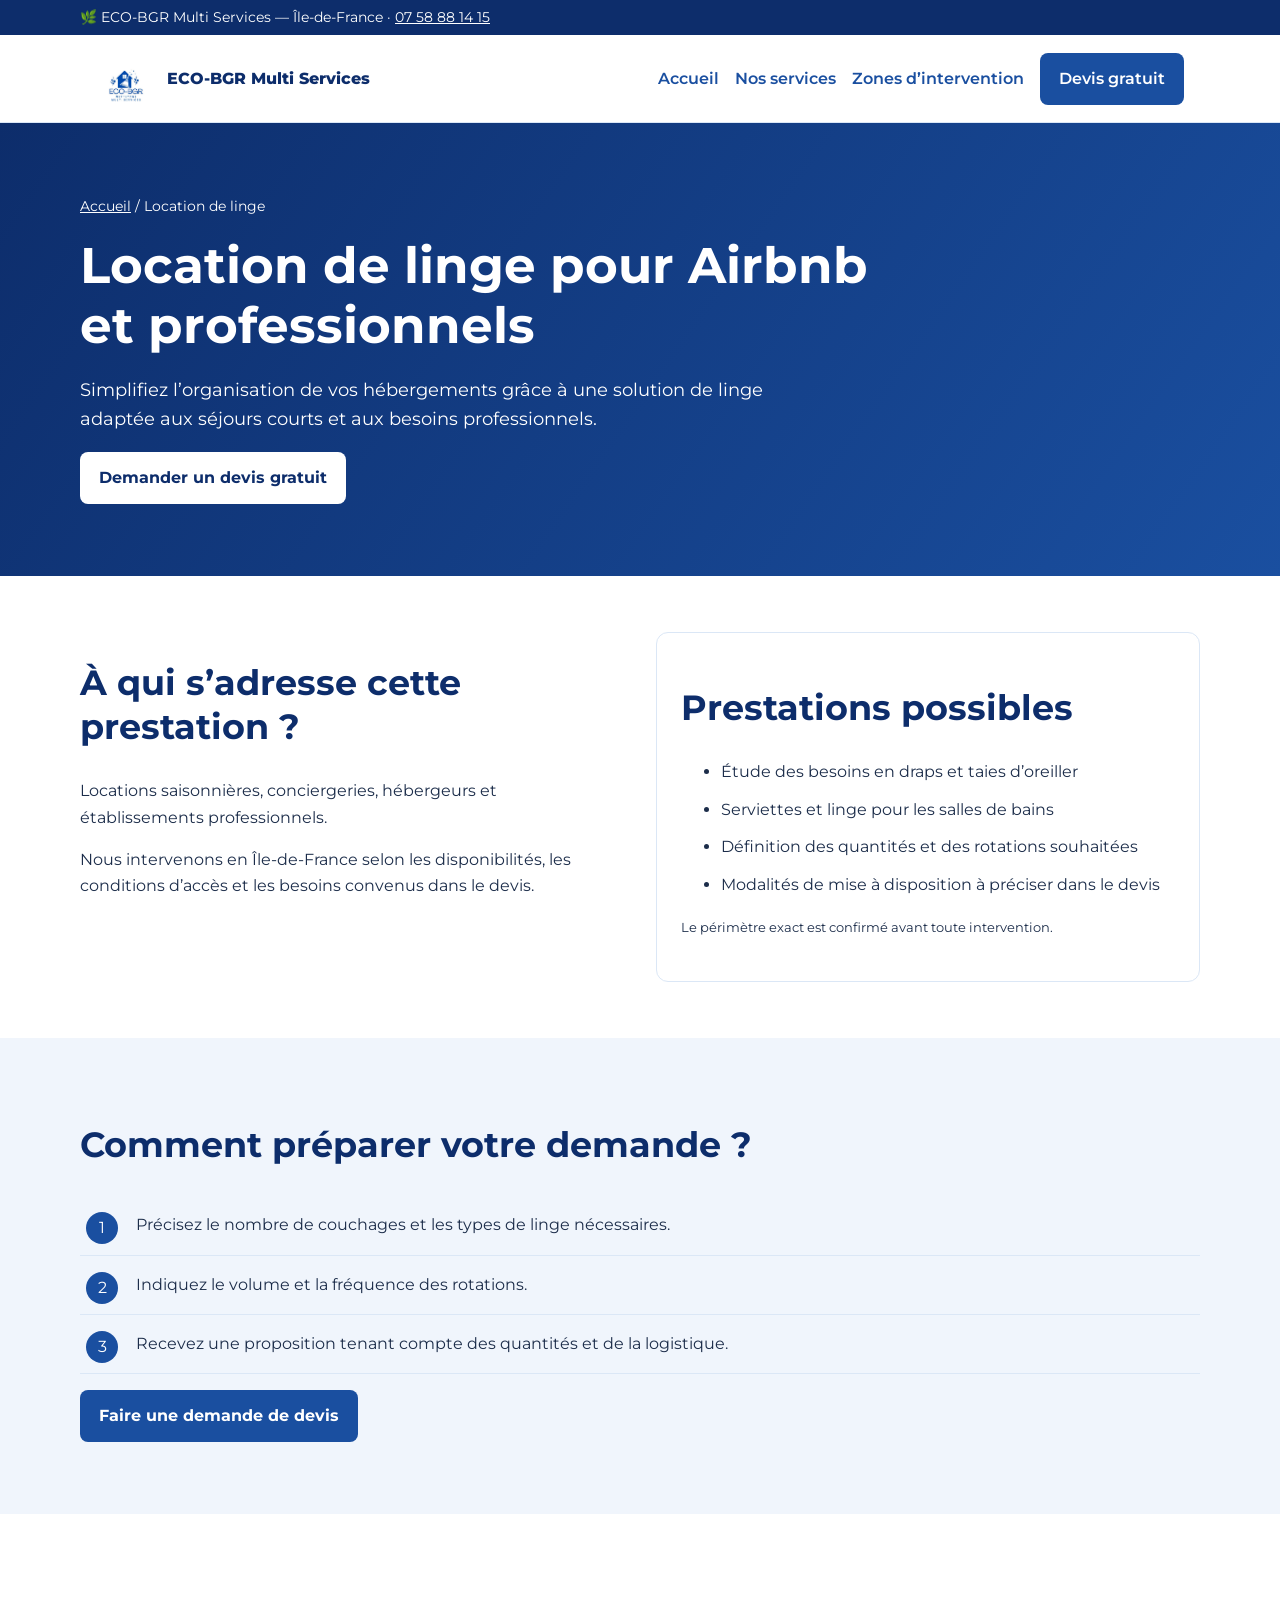
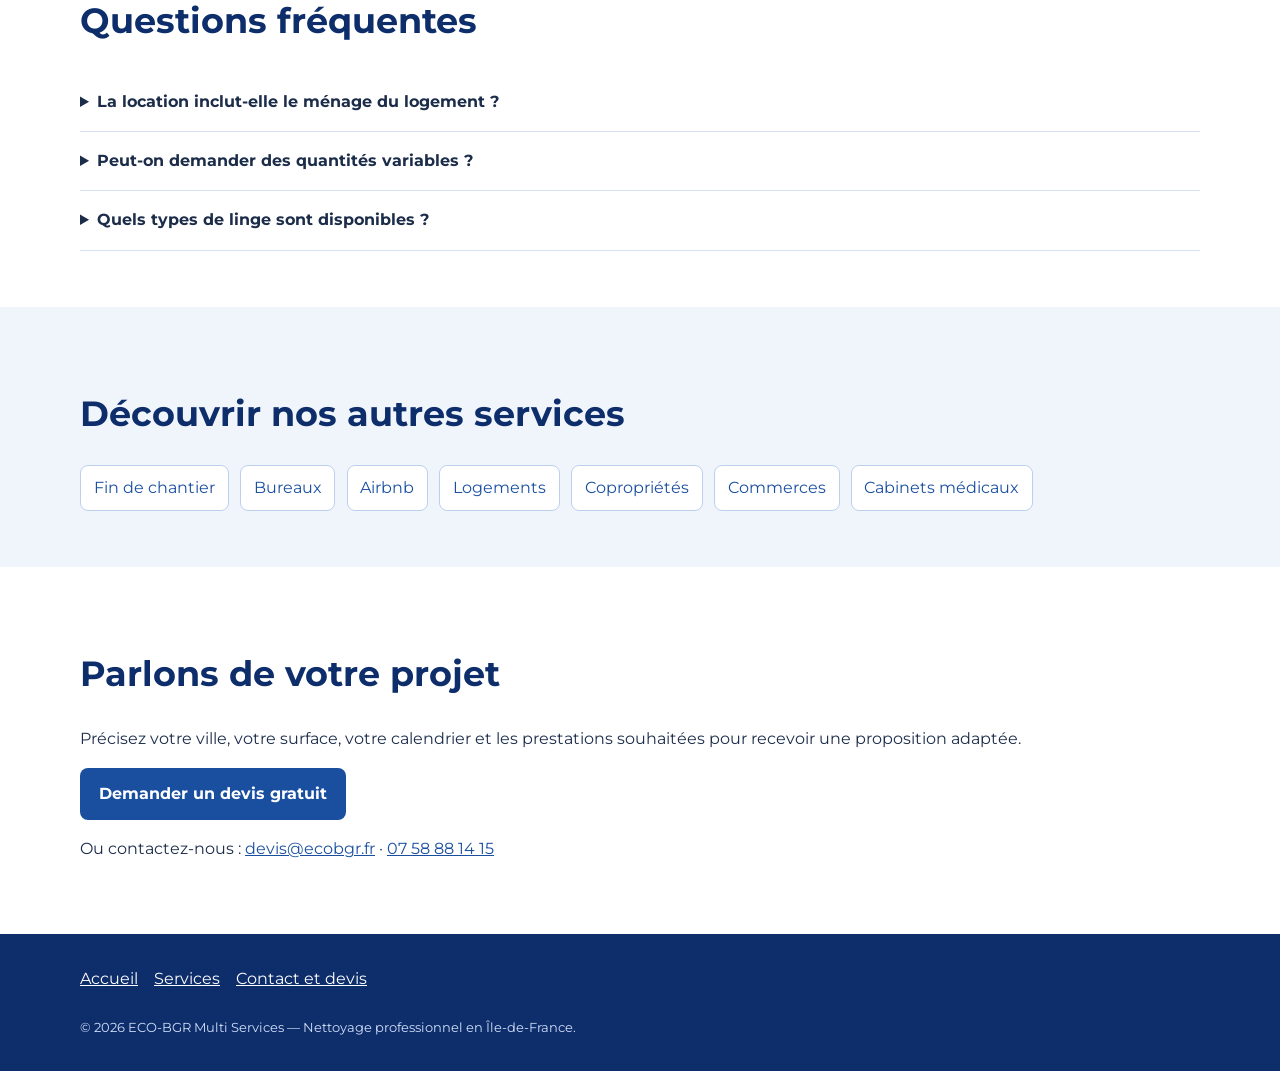
==== services/location-linge/index.html @ 394f3e47 "SEO: add services/location-linge/index.html" ====
<!doctype html>
<html lang="fr"><head>
<meta charset="utf-8"><meta name="viewport" content="width=device-width,initial-scale=1">
<title>Location de linge pour Airbnb et professionnels | ECO-BGR</title><meta name="description" content="Simplifiez l’organisation de vos hébergements grâce à une solution de linge adaptée aux séjours courts et aux besoins professionnels. Devis gratuit pour une intervention en Île-de-France.">
<meta name="robots" content="index,follow"><link rel="canonical" href="https://ecobgr.fr/services/location-linge/">
<meta property="og:type" content="website"><meta property="og:locale" content="fr_FR"><meta property="og:title" content="Location de linge pour Airbnb et professionnels | ECO-BGR"><meta property="og:description" content="Simplifiez l’organisation de vos hébergements grâce à une solution de linge adaptée aux séjours courts et aux besoins professionnels. Devis gratuit pour une intervention en Île-de-France."><meta property="og:url" content="https://ecobgr.fr/services/location-linge/"><meta property="og:image" content="https://ecobgr.fr/logo.jpeg">
<meta name="twitter:card" content="summary">
<meta name="google-site-verification" content="yj0qRZgmsJh8ZFGZmru42TCmHGSxd94W1-dQCsKb7bg">
<link rel="icon" href="/favicon.ico"><link rel="preconnect" href="https://fonts.googleapis.com"><link rel="preconnect" href="https://fonts.gstatic.com" crossorigin><link href="https://fonts.googleapis.com/css2?family=Montserrat:wght@400;600;700;800&display=swap" rel="stylesheet"><link rel="stylesheet" href="/assets/service-pages.css">
<script type="application/ld+json">{"@context":"https://schema.org","@graph":[{"@type":"Service","name":"Location de linge pour Airbnb et professionnels","description":"Simplifiez l’organisation de vos hébergements grâce à une solution de linge adaptée aux séjours courts et aux besoins professionnels.","serviceType":"Location de linge","areaServed":{"@type":"AdministrativeArea","name":"Île-de-France"},"provider":{"@type":"Organization","name":"ECO-BGR Multi Services","url":"https://ecobgr.fr/"}},{"@type":"BreadcrumbList","itemListElement":[{"@type":"ListItem","position":1,"name":"Accueil","item":"https://ecobgr.fr/"},{"@type":"ListItem","position":2,"name":"Location de linge","item":"https://ecobgr.fr/services/location-linge/"}]}]}</script>
</head><body>
<a class="skip" href="#contenu">Aller au contenu</a>
<div class="top">🌿 ECO-BGR Multi Services — Île-de-France · <a href="tel:+33758881415">07 58 88 14 15</a></div>
<header class="header"><div class="nav"><a class="brand" href="/"><img src="/logo.jpeg" alt="" width="60" height="60">ECO-BGR Multi Services</a><nav class="navlinks" aria-label="Navigation principale"><a href="/">Accueil</a><a href="/#nos-services">Nos services</a><a href="/#zones">Zones d’intervention</a><a class="cta" href="/#devis">Devis gratuit</a></nav></div></header>
<main id="contenu"><section class="hero"><div class="wrap"><div class="crumb"><a href="/">Accueil</a> / Location de linge</div><h1>Location de linge pour Airbnb et professionnels</h1><p>Simplifiez l’organisation de vos hébergements grâce à une solution de linge adaptée aux séjours courts et aux besoins professionnels.</p><a class="cta" href="/#devis">Demander un devis gratuit</a></div></section>
<section class="section"><div class="wrap cols"><div><h2>À qui s’adresse cette prestation ?</h2><p>Locations saisonnières, conciergeries, hébergeurs et établissements professionnels.</p><p>Nous intervenons en Île-de-France selon les disponibilités, les conditions d’accès et les besoins convenus dans le devis.</p></div><div class="panel"><h2>Prestations possibles</h2><ul><li>Étude des besoins en draps et taies d’oreiller</li><li>Serviettes et linge pour les salles de bains</li><li>Définition des quantités et des rotations souhaitées</li><li>Modalités de mise à disposition à préciser dans le devis</li></ul><p><small>Le périmètre exact est confirmé avant toute intervention.</small></p></div></div></section>
<section class="section alt"><div class="wrap"><h2>Comment préparer votre demande ?</h2><ol class="steps"><li>Précisez le nombre de couchages et les types de linge nécessaires.</li><li>Indiquez le volume et la fréquence des rotations.</li><li>Recevez une proposition tenant compte des quantités et de la logistique.</li></ol><p><a class="cta" href="/#devis">Faire une demande de devis</a></p></div></section>
<section class="section"><div class="wrap"><h2>Questions fréquentes</h2><div class="faq"><details><summary>La location inclut-elle le ménage du logement ?</summary><p>Le ménage et le linge sont deux prestations pouvant être demandées ensemble : chaque périmètre doit être précisé.</p></details><details><summary>Peut-on demander des quantités variables ?</summary><p>Décrivez vos variations de réservations afin d’étudier une organisation adaptée.</p></details><details><summary>Quels types de linge sont disponibles ?</summary><p>Le catalogue présenté couvre notamment draps, serviettes et taies ; les disponibilités exactes sont à confirmer au devis.</p></details></div></div></section>
<section class="section alt"><div class="wrap"><h2>Découvrir nos autres services</h2><div class="service-links"><a href="/services/nettoyage-fin-chantier/">Fin de chantier</a><a href="/services/nettoyage-bureaux/">Bureaux</a><a href="/services/nettoyage-airbnb/">Airbnb</a><a href="/services/nettoyage-residentiel/">Logements</a><a href="/services/nettoyage-coproprietes/">Copropriétés</a><a href="/services/nettoyage-commerces/">Commerces</a><a href="/services/nettoyage-cabinets-medicaux/">Cabinets médicaux</a></div></div></section>
<section class="section"><div class="wrap"><h2>Parlons de votre projet</h2><p>Précisez votre ville, votre surface, votre calendrier et les prestations souhaitées pour recevoir une proposition adaptée.</p><a class="cta" href="/#devis">Demander un devis gratuit</a> <p>Ou contactez-nous : <a href="mailto:devis@ecobgr.fr">devis@ecobgr.fr</a> · <a href="tel:+33758881415">07 58 88 14 15</a></p></div></section></main>
<footer class="foot"><div class="wrap"><nav aria-label="Pied de page"><a href="/">Accueil</a><a href="/#nos-services">Services</a><a href="/#devis">Contact et devis</a></nav><small>© 2026 ECO-BGR Multi Services — Nettoyage professionnel en Île-de-France.</small></div></footer>
</body></html>
---- assets/service-pages.css ----
:root{--blue:#1a4fa0;--dark:#0d2d6b;--ink:#1c2d4a;--muted:#526887;--pale:#f0f5fc}*{box-sizing:border-box}html{scroll-behavior:smooth}body{margin:0;font-family:Montserrat,Arial,sans-serif;color:var(--ink);line-height:1.65}a{color:var(--blue)}.skip{position:absolute;top:-100px;left:1rem;background:#fff;padding:1rem;z-index:99}.skip:focus{top:0}.top{background:var(--dark);color:#fff;font-size:.85rem;padding:.4rem max(1rem,calc((100% - 1120px)/2))}.top a{color:white}.header{background:#fff;border-bottom:1px solid #dbe7f6;position:sticky;top:0;z-index:5}.nav{max-width:1120px;margin:auto;padding:.85rem 1rem;display:flex;align-items:center;justify-content:space-between;gap:1rem}.brand{display:flex;align-items:center;gap:.7rem;font-weight:800;color:var(--dark);text-decoration:none}.brand img{width:60px;height:60px;object-fit:contain}.navlinks{display:flex;gap:1rem;align-items:center;flex-wrap:wrap}.navlinks a{text-decoration:none;font-weight:600}.cta{display:inline-block;background:var(--blue);color:white!important;padding:.8rem 1.2rem;border-radius:8px;text-decoration:none;font-weight:700}.hero{background:linear-gradient(125deg,#0d2d6b,#1a4fa0);color:white;padding:4.5rem 1rem}.wrap{max-width:1120px;margin:auto}.crumb{font-size:.88rem;margin-bottom:1rem}.crumb a{color:inherit}.hero h1{font-size:clamp(2rem,4vw,3.15rem);line-height:1.2;max-width:820px;margin:.5rem 0 1.2rem}.hero p{max-width:760px;font-size:1.12rem}.hero .cta{background:#fff;color:var(--dark)!important}.section{padding:3.5rem 1rem}.section.alt{background:var(--pale)}h2{font-size:clamp(1.5rem,3vw,2.2rem);line-height:1.25;color:var(--dark)}.cols{display:grid;grid-template-columns:1fr 1fr;gap:2rem}.panel{background:#fff;border:1px solid #dbe7f6;border-radius:12px;padding:1.5rem}.panel li{margin:.7rem 0}.steps{counter-reset:step;list-style:none;padding:0}.steps li{padding:1rem 1rem 1rem 3.5rem;border-bottom:1px solid #dbe7f6;position:relative}.steps li:before{counter-increment:step;content:counter(step);position:absolute;left:.4rem;top:1rem;background:var(--blue);color:white;border-radius:50%;width:2rem;height:2rem;text-align:center;line-height:2rem}.faq details{border-bottom:1px solid #d5e2f3;padding:1rem 0}.faq summary{font-weight:700;cursor:pointer}.service-links{display:flex;gap:.7rem;flex-wrap:wrap}.service-links a{display:inline-block;border:1px solid #bcd0ed;background:#fff;border-radius:8px;padding:.55rem .8rem;text-decoration:none}.foot{background:var(--dark);color:#fff;padding:2rem 1rem}.foot a{color:#fff}.foot nav{display:flex;flex-wrap:wrap;gap:1rem}.foot small{display:block;margin-top:1.5rem;color:#d2dffa}@media(max-width:760px){.nav{align-items:flex-start;flex-direction:column}.navlinks{gap:.6rem;font-size:.88rem}.cols{grid-template-columns:1fr}.hero{padding:3rem 1rem}.brand img{width:48px;height:48px}}
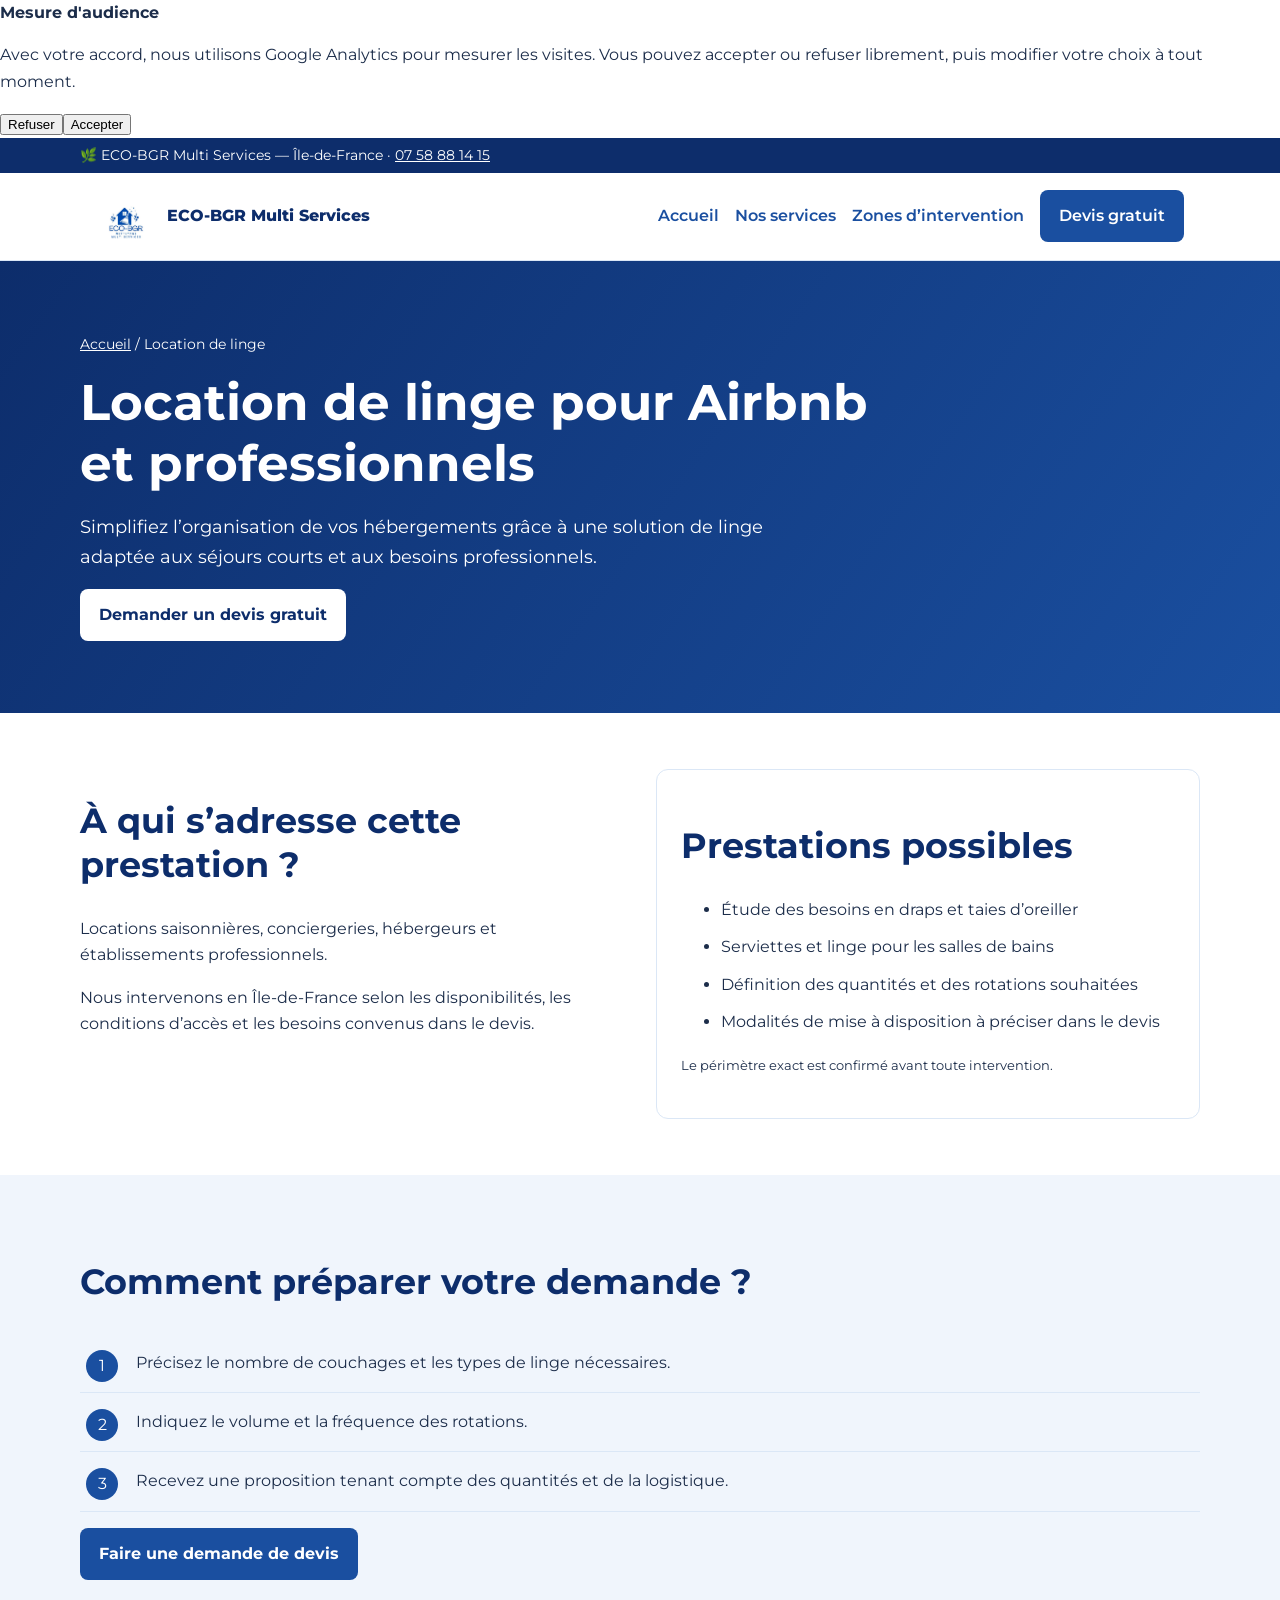
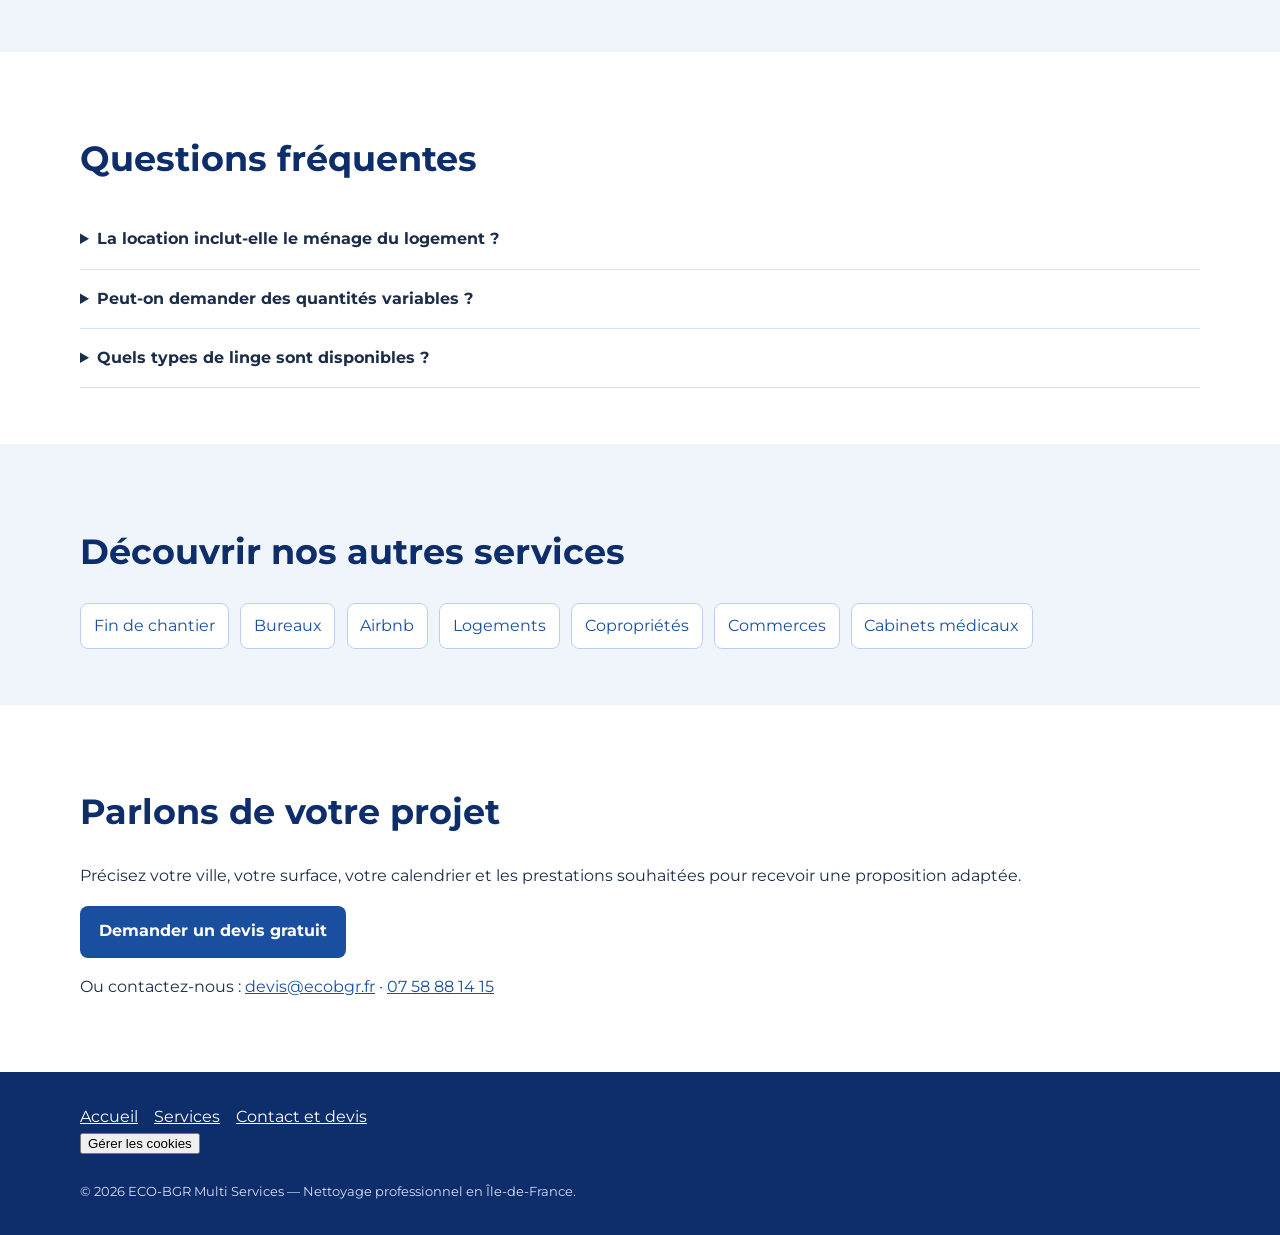
==== commit 76dfee06: "Analytics: add consent controls to location-linge" ====
--- a/services/location-linge/index.html
+++ b/services/location-linge/index.html
@@ -8,7 +8,8 @@
 <meta name="google-site-verification" content="yj0qRZgmsJh8ZFGZmru42TCmHGSxd94W1-dQCsKb7bg">
 <link rel="icon" href="/favicon.ico"><link rel="preconnect" href="https://fonts.googleapis.com"><link rel="preconnect" href="https://fonts.gstatic.com" crossorigin><link href="https://fonts.googleapis.com/css2?family=Montserrat:wght@400;600;700;800&display=swap" rel="stylesheet"><link rel="stylesheet" href="/assets/service-pages.css">
 <script type="application/ld+json">{"@context":"https://schema.org","@graph":[{"@type":"Service","name":"Location de linge pour Airbnb et professionnels","description":"Simplifiez l’organisation de vos hébergements grâce à une solution de linge adaptée aux séjours courts et aux besoins professionnels.","serviceType":"Location de linge","areaServed":{"@type":"AdministrativeArea","name":"Île-de-France"},"provider":{"@type":"Organization","name":"ECO-BGR Multi Services","url":"https://ecobgr.fr/"}},{"@type":"BreadcrumbList","itemListElement":[{"@type":"ListItem","position":1,"name":"Accueil","item":"https://ecobgr.fr/"},{"@type":"ListItem","position":2,"name":"Location de linge","item":"https://ecobgr.fr/services/location-linge/"}]}]}</script>
-</head><body>
+<script defer src="/assets/service-analytics.js"></script></head><body>
+<aside id="analytics-consent" class="cookie-dialog" role="dialog" aria-label="Choix des cookies de mesure d'audience" hidden><strong>Mesure d'audience</strong><p>Avec votre accord, nous utilisons Google Analytics pour mesurer les visites. Vous pouvez accepter ou refuser librement, puis modifier votre choix à tout moment.</p><div class="cookie-actions"><button id="analytics-reject" type="button">Refuser</button><button id="analytics-accept" type="button">Accepter</button></div></aside>
 <a class="skip" href="#contenu">Aller au contenu</a>
 <div class="top">🌿 ECO-BGR Multi Services — Île-de-France · <a href="tel:+33758881415">07 58 88 14 15</a></div>
 <header class="header"><div class="nav"><a class="brand" href="/"><img src="/logo.jpeg" alt="" width="60" height="60">ECO-BGR Multi Services</a><nav class="navlinks" aria-label="Navigation principale"><a href="/">Accueil</a><a href="/#nos-services">Nos services</a><a href="/#zones">Zones d’intervention</a><a class="cta" href="/#devis">Devis gratuit</a></nav></div></header>
@@ -18,5 +19,5 @@
 <section class="section"><div class="wrap"><h2>Questions fréquentes</h2><div class="faq"><details><summary>La location inclut-elle le ménage du logement ?</summary><p>Le ménage et le linge sont deux prestations pouvant être demandées ensemble : chaque périmètre doit être précisé.</p></details><details><summary>Peut-on demander des quantités variables ?</summary><p>Décrivez vos variations de réservations afin d’étudier une organisation adaptée.</p></details><details><summary>Quels types de linge sont disponibles ?</summary><p>Le catalogue présenté couvre notamment draps, serviettes et taies ; les disponibilités exactes sont à confirmer au devis.</p></details></div></div></section>
 <section class="section alt"><div class="wrap"><h2>Découvrir nos autres services</h2><div class="service-links"><a href="/services/nettoyage-fin-chantier/">Fin de chantier</a><a href="/services/nettoyage-bureaux/">Bureaux</a><a href="/services/nettoyage-airbnb/">Airbnb</a><a href="/services/nettoyage-residentiel/">Logements</a><a href="/services/nettoyage-coproprietes/">Copropriétés</a><a href="/services/nettoyage-commerces/">Commerces</a><a href="/services/nettoyage-cabinets-medicaux/">Cabinets médicaux</a></div></div></section>
 <section class="section"><div class="wrap"><h2>Parlons de votre projet</h2><p>Précisez votre ville, votre surface, votre calendrier et les prestations souhaitées pour recevoir une proposition adaptée.</p><a class="cta" href="/#devis">Demander un devis gratuit</a> <p>Ou contactez-nous : <a href="mailto:devis@ecobgr.fr">devis@ecobgr.fr</a> · <a href="tel:+33758881415">07 58 88 14 15</a></p></div></section></main>
-<footer class="foot"><div class="wrap"><nav aria-label="Pied de page"><a href="/">Accueil</a><a href="/#nos-services">Services</a><a href="/#devis">Contact et devis</a></nav><small>© 2026 ECO-BGR Multi Services — Nettoyage professionnel en Île-de-France.</small></div></footer>
+<footer class="foot"><div class="wrap"><nav aria-label="Pied de page"><a href="/">Accueil</a><a href="/#nos-services">Services</a><a href="/#devis">Contact et devis</a></nav><button type="button" id="analytics-manage" class="cookie-manage">Gérer les cookies</button><small>© 2026 ECO-BGR Multi Services — Nettoyage professionnel en Île-de-France.</small></div></footer>
 </body></html>
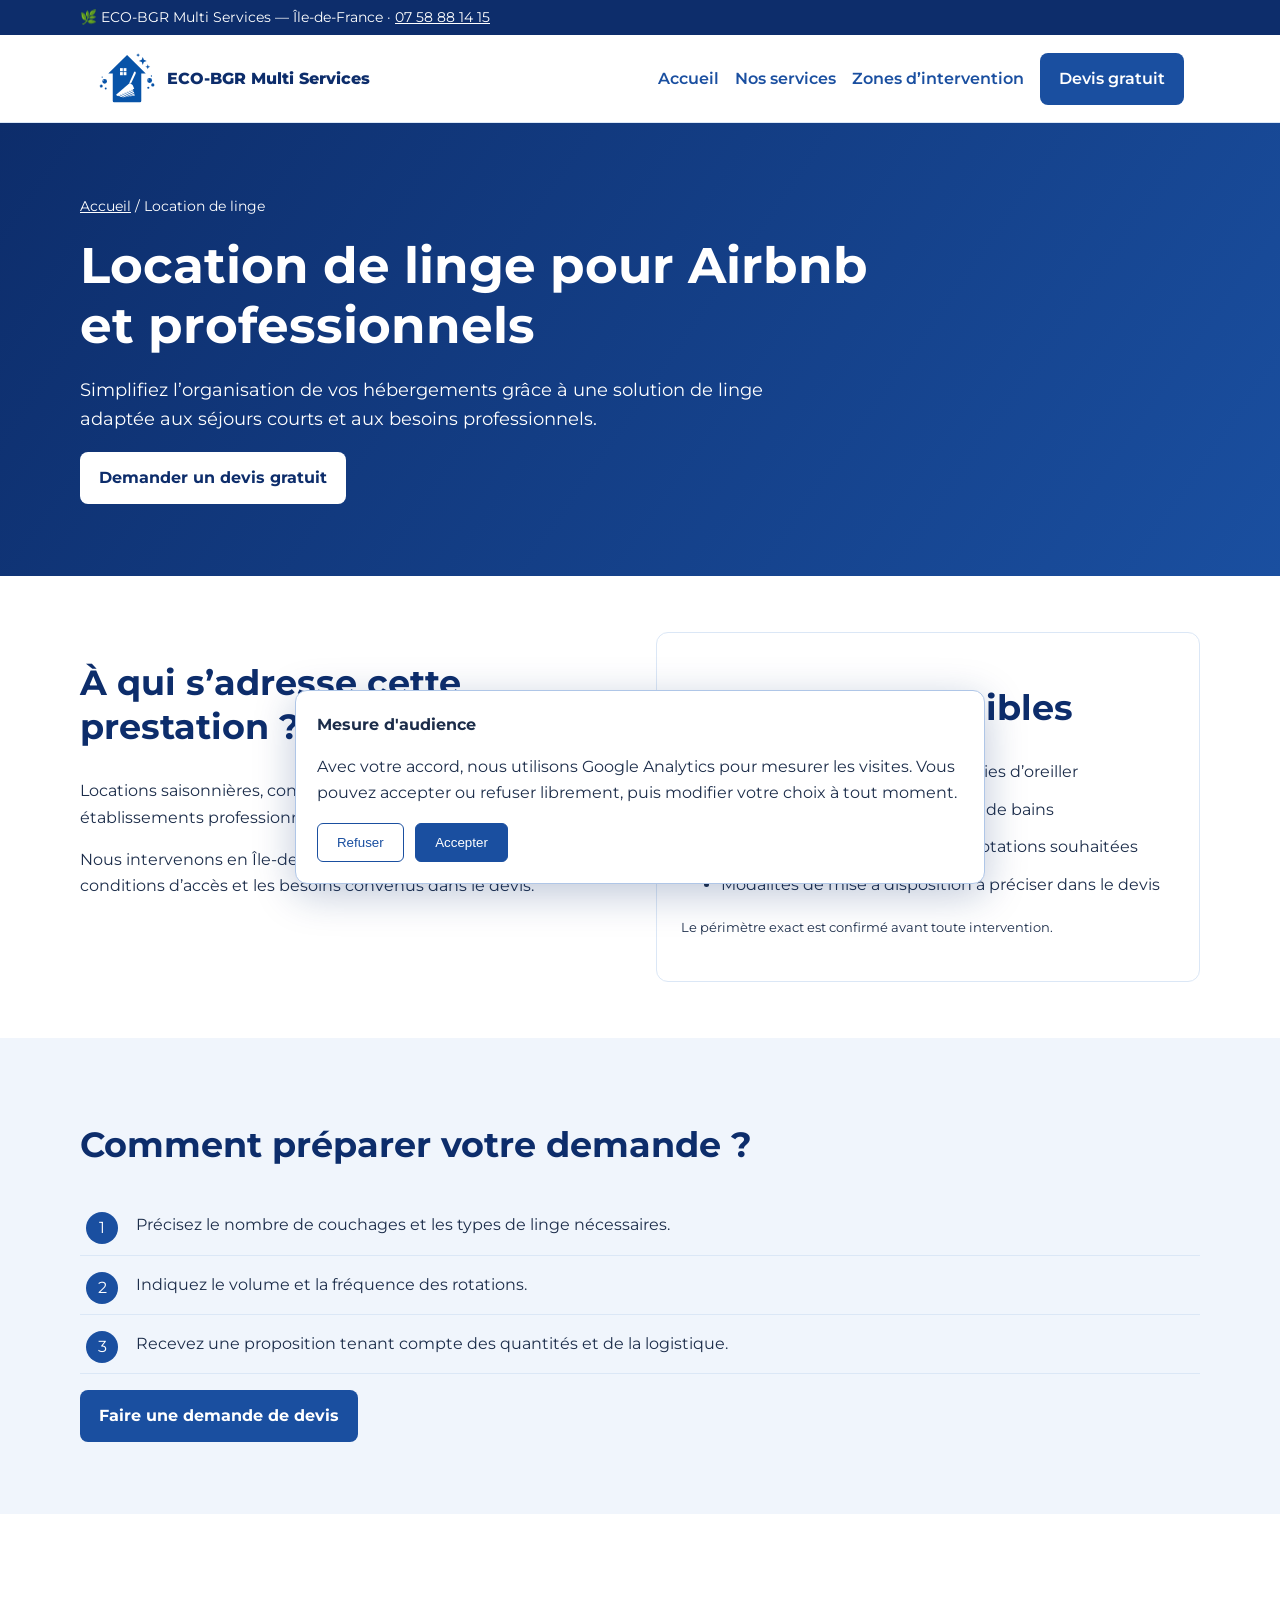
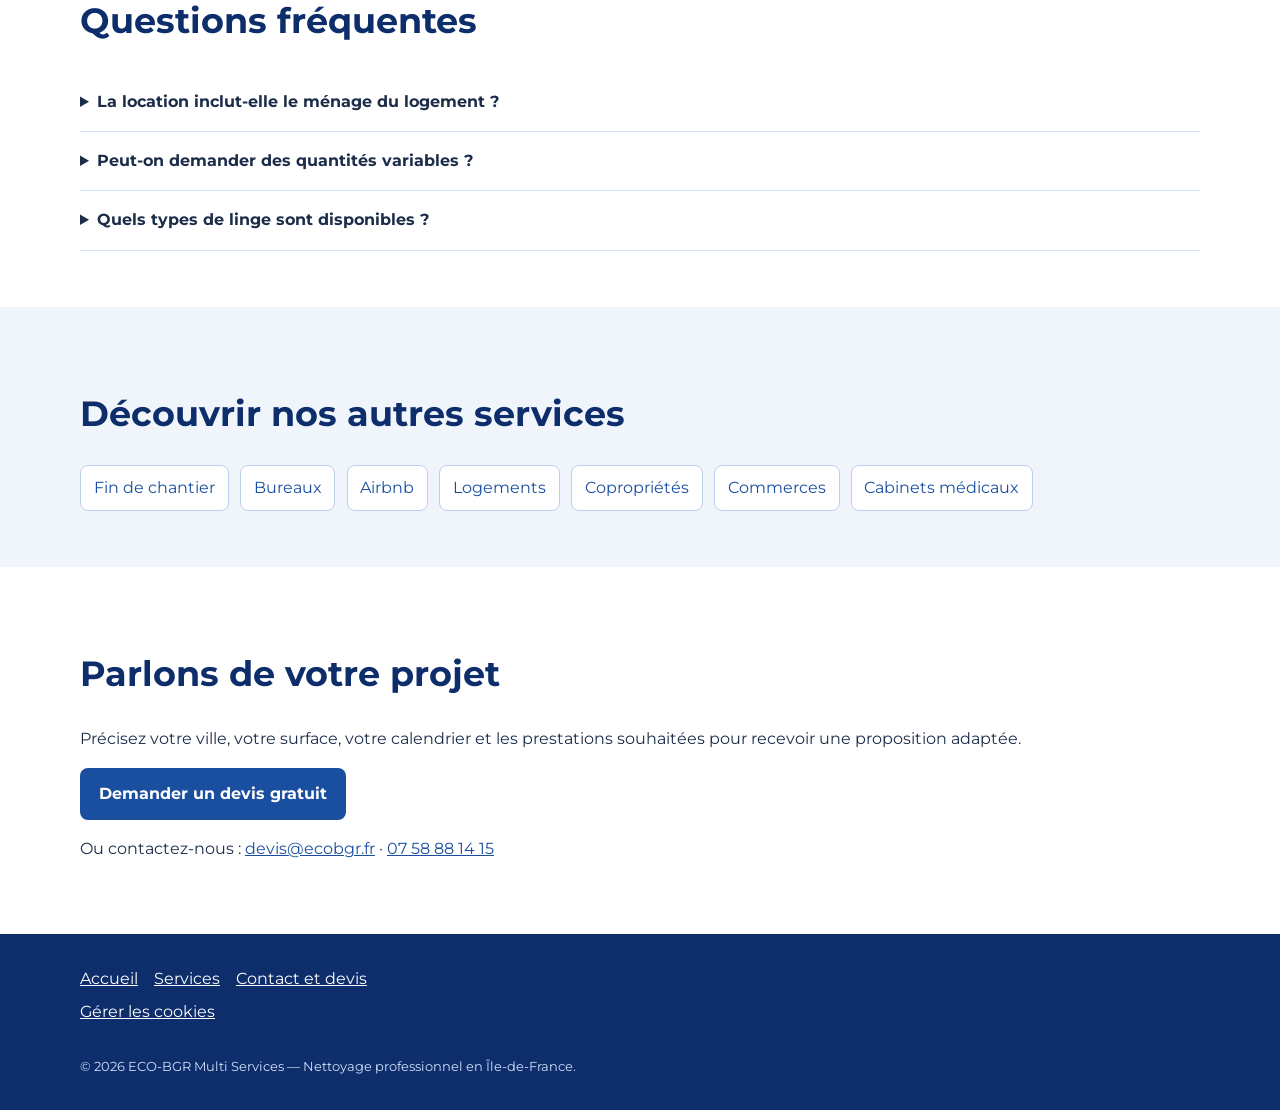
==== commit 2570439e: "Brand: apply refreshed ECO-BGR logo and favicon to services/location-linge/index.html" ====
--- a/services/location-linge/index.html
+++ b/services/location-linge/index.html
@@ -6,13 +6,13 @@
 <meta property="og:type" content="website"><meta property="og:locale" content="fr_FR"><meta property="og:title" content="Location de linge pour Airbnb et professionnels | ECO-BGR"><meta property="og:description" content="Simplifiez l’organisation de vos hébergements grâce à une solution de linge adaptée aux séjours courts et aux besoins professionnels. Devis gratuit pour une intervention en Île-de-France."><meta property="og:url" content="https://ecobgr.fr/services/location-linge/"><meta property="og:image" content="https://ecobgr.fr/logo.jpeg">
 <meta name="twitter:card" content="summary">
 <meta name="google-site-verification" content="yj0qRZgmsJh8ZFGZmru42TCmHGSxd94W1-dQCsKb7bg">
-<link rel="icon" href="/favicon.ico"><link rel="preconnect" href="https://fonts.googleapis.com"><link rel="preconnect" href="https://fonts.gstatic.com" crossorigin><link href="https://fonts.googleapis.com/css2?family=Montserrat:wght@400;600;700;800&display=swap" rel="stylesheet"><link rel="stylesheet" href="/assets/service-pages.css">
+<link rel="icon" type="image/svg+xml" href="/assets/brand/favicon.svg"><link rel="alternate icon" href="/favicon.ico"><link rel="preconnect" href="https://fonts.googleapis.com"><link rel="preconnect" href="https://fonts.gstatic.com" crossorigin><link href="https://fonts.googleapis.com/css2?family=Montserrat:wght@400;600;700;800&display=swap" rel="stylesheet"><link rel="stylesheet" href="/assets/service-pages.css">
 <script type="application/ld+json">{"@context":"https://schema.org","@graph":[{"@type":"Service","name":"Location de linge pour Airbnb et professionnels","description":"Simplifiez l’organisation de vos hébergements grâce à une solution de linge adaptée aux séjours courts et aux besoins professionnels.","serviceType":"Location de linge","areaServed":{"@type":"AdministrativeArea","name":"Île-de-France"},"provider":{"@type":"Organization","name":"ECO-BGR Multi Services","url":"https://ecobgr.fr/"}},{"@type":"BreadcrumbList","itemListElement":[{"@type":"ListItem","position":1,"name":"Accueil","item":"https://ecobgr.fr/"},{"@type":"ListItem","position":2,"name":"Location de linge","item":"https://ecobgr.fr/services/location-linge/"}]}]}</script>
 <script defer src="/assets/service-analytics.js"></script></head><body>
 <aside id="analytics-consent" class="cookie-dialog" role="dialog" aria-label="Choix des cookies de mesure d'audience" hidden><strong>Mesure d'audience</strong><p>Avec votre accord, nous utilisons Google Analytics pour mesurer les visites. Vous pouvez accepter ou refuser librement, puis modifier votre choix à tout moment.</p><div class="cookie-actions"><button id="analytics-reject" type="button">Refuser</button><button id="analytics-accept" type="button">Accepter</button></div></aside>
 <a class="skip" href="#contenu">Aller au contenu</a>
 <div class="top">🌿 ECO-BGR Multi Services — Île-de-France · <a href="tel:+33758881415">07 58 88 14 15</a></div>
-<header class="header"><div class="nav"><a class="brand" href="/"><img src="/logo.jpeg" alt="" width="60" height="60">ECO-BGR Multi Services</a><nav class="navlinks" aria-label="Navigation principale"><a href="/">Accueil</a><a href="/#nos-services">Nos services</a><a href="/#zones">Zones d’intervention</a><a class="cta" href="/#devis">Devis gratuit</a></nav></div></header>
+<header class="header"><div class="nav"><a class="brand" href="/"><img src="/assets/brand/icone.svg" alt="" width="60" height="60">ECO-BGR Multi Services</a><nav class="navlinks" aria-label="Navigation principale"><a href="/">Accueil</a><a href="/#nos-services">Nos services</a><a href="/#zones">Zones d’intervention</a><a class="cta" href="/#devis">Devis gratuit</a></nav></div></header>
 <main id="contenu"><section class="hero"><div class="wrap"><div class="crumb"><a href="/">Accueil</a> / Location de linge</div><h1>Location de linge pour Airbnb et professionnels</h1><p>Simplifiez l’organisation de vos hébergements grâce à une solution de linge adaptée aux séjours courts et aux besoins professionnels.</p><a class="cta" href="/#devis">Demander un devis gratuit</a></div></section>
 <section class="section"><div class="wrap cols"><div><h2>À qui s’adresse cette prestation ?</h2><p>Locations saisonnières, conciergeries, hébergeurs et établissements professionnels.</p><p>Nous intervenons en Île-de-France selon les disponibilités, les conditions d’accès et les besoins convenus dans le devis.</p></div><div class="panel"><h2>Prestations possibles</h2><ul><li>Étude des besoins en draps et taies d’oreiller</li><li>Serviettes et linge pour les salles de bains</li><li>Définition des quantités et des rotations souhaitées</li><li>Modalités de mise à disposition à préciser dans le devis</li></ul><p><small>Le périmètre exact est confirmé avant toute intervention.</small></p></div></div></section>
 <section class="section alt"><div class="wrap"><h2>Comment préparer votre demande ?</h2><ol class="steps"><li>Précisez le nombre de couchages et les types de linge nécessaires.</li><li>Indiquez le volume et la fréquence des rotations.</li><li>Recevez une proposition tenant compte des quantités et de la logistique.</li></ol><p><a class="cta" href="/#devis">Faire une demande de devis</a></p></div></section>
--- a/assets/service-pages.css
+++ b/assets/service-pages.css
@@ -1 +1 @@
-:root{--blue:#1a4fa0;--dark:#0d2d6b;--ink:#1c2d4a;--muted:#526887;--pale:#f0f5fc}*{box-sizing:border-box}html{scroll-behavior:smooth}body{margin:0;font-family:Montserrat,Arial,sans-serif;color:var(--ink);line-height:1.65}a{color:var(--blue)}.skip{position:absolute;top:-100px;left:1rem;background:#fff;padding:1rem;z-index:99}.skip:focus{top:0}.top{background:var(--dark);color:#fff;font-size:.85rem;padding:.4rem max(1rem,calc((100% - 1120px)/2))}.top a{color:white}.header{background:#fff;border-bottom:1px solid #dbe7f6;position:sticky;top:0;z-index:5}.nav{max-width:1120px;margin:auto;padding:.85rem 1rem;display:flex;align-items:center;justify-content:space-between;gap:1rem}.brand{display:flex;align-items:center;gap:.7rem;font-weight:800;color:var(--dark);text-decoration:none}.brand img{width:60px;height:60px;object-fit:contain}.navlinks{display:flex;gap:1rem;align-items:center;flex-wrap:wrap}.navlinks a{text-decoration:none;font-weight:600}.cta{display:inline-block;background:var(--blue);color:white!important;padding:.8rem 1.2rem;border-radius:8px;text-decoration:none;font-weight:700}.hero{background:linear-gradient(125deg,#0d2d6b,#1a4fa0);color:white;padding:4.5rem 1rem}.wrap{max-width:1120px;margin:auto}.crumb{font-size:.88rem;margin-bottom:1rem}.crumb a{color:inherit}.hero h1{font-size:clamp(2rem,4vw,3.15rem);line-height:1.2;max-width:820px;margin:.5rem 0 1.2rem}.hero p{max-width:760px;font-size:1.12rem}.hero .cta{background:#fff;color:var(--dark)!important}.section{padding:3.5rem 1rem}.section.alt{background:var(--pale)}h2{font-size:clamp(1.5rem,3vw,2.2rem);line-height:1.25;color:var(--dark)}.cols{display:grid;grid-template-columns:1fr 1fr;gap:2rem}.panel{background:#fff;border:1px solid #dbe7f6;border-radius:12px;padding:1.5rem}.panel li{margin:.7rem 0}.steps{counter-reset:step;list-style:none;padding:0}.steps li{padding:1rem 1rem 1rem 3.5rem;border-bottom:1px solid #dbe7f6;position:relative}.steps li:before{counter-increment:step;content:counter(step);position:absolute;left:.4rem;top:1rem;background:var(--blue);color:white;border-radius:50%;width:2rem;height:2rem;text-align:center;line-height:2rem}.faq details{border-bottom:1px solid #d5e2f3;padding:1rem 0}.faq summary{font-weight:700;cursor:pointer}.service-links{display:flex;gap:.7rem;flex-wrap:wrap}.service-links a{display:inline-block;border:1px solid #bcd0ed;background:#fff;border-radius:8px;padding:.55rem .8rem;text-decoration:none}.foot{background:var(--dark);color:#fff;padding:2rem 1rem}.foot a{color:#fff}.foot nav{display:flex;flex-wrap:wrap;gap:1rem}.foot small{display:block;margin-top:1.5rem;color:#d2dffa}@media(max-width:760px){.nav{align-items:flex-start;flex-direction:column}.navlinks{gap:.6rem;font-size:.88rem}.cols{grid-template-columns:1fr}.hero{padding:3rem 1rem}.brand img{width:48px;height:48px}}+:root{--blue:#1a4fa0;--dark:#0d2d6b;--ink:#1c2d4a;--muted:#526887;--pale:#f0f5fc}*{box-sizing:border-box}html{scroll-behavior:smooth}body{margin:0;font-family:Montserrat,Arial,sans-serif;color:var(--ink);line-height:1.65}a{color:var(--blue)}.skip{position:absolute;top:-100px;left:1rem;background:#fff;padding:1rem;z-index:99}.skip:focus{top:0}.top{background:var(--dark);color:#fff;font-size:.85rem;padding:.4rem max(1rem,calc((100% - 1120px)/2))}.top a{color:white}.header{background:#fff;border-bottom:1px solid #dbe7f6;position:sticky;top:0;z-index:5}.nav{max-width:1120px;margin:auto;padding:.85rem 1rem;display:flex;align-items:center;justify-content:space-between;gap:1rem}.brand{display:flex;align-items:center;gap:.7rem;font-weight:800;color:var(--dark);text-decoration:none}.brand img{width:60px;height:60px;object-fit:contain}.navlinks{display:flex;gap:1rem;align-items:center;flex-wrap:wrap}.navlinks a{text-decoration:none;font-weight:600}.cta{display:inline-block;background:var(--blue);color:white!important;padding:.8rem 1.2rem;border-radius:8px;text-decoration:none;font-weight:700}.hero{background:linear-gradient(125deg,#0d2d6b,#1a4fa0);color:white;padding:4.5rem 1rem}.wrap{max-width:1120px;margin:auto}.crumb{font-size:.88rem;margin-bottom:1rem}.crumb a{color:inherit}.hero h1{font-size:clamp(2rem,4vw,3.15rem);line-height:1.2;max-width:820px;margin:.5rem 0 1.2rem}.hero p{max-width:760px;font-size:1.12rem}.hero .cta{background:#fff;color:var(--dark)!important}.section{padding:3.5rem 1rem}.section.alt{background:var(--pale)}h2{font-size:clamp(1.5rem,3vw,2.2rem);line-height:1.25;color:var(--dark)}.cols{display:grid;grid-template-columns:1fr 1fr;gap:2rem}.panel{background:#fff;border:1px solid #dbe7f6;border-radius:12px;padding:1.5rem}.panel li{margin:.7rem 0}.steps{counter-reset:step;list-style:none;padding:0}.steps li{padding:1rem 1rem 1rem 3.5rem;border-bottom:1px solid #dbe7f6;position:relative}.steps li:before{counter-increment:step;content:counter(step);position:absolute;left:.4rem;top:1rem;background:var(--blue);color:white;border-radius:50%;width:2rem;height:2rem;text-align:center;line-height:2rem}.faq details{border-bottom:1px solid #d5e2f3;padding:1rem 0}.faq summary{font-weight:700;cursor:pointer}.service-links{display:flex;gap:.7rem;flex-wrap:wrap}.service-links a{display:inline-block;border:1px solid #bcd0ed;background:#fff;border-radius:8px;padding:.55rem .8rem;text-decoration:none}.foot{background:var(--dark);color:#fff;padding:2rem 1rem}.foot a{color:#fff}.foot nav{display:flex;flex-wrap:wrap;gap:1rem}.foot small{display:block;margin-top:1.5rem;color:#d2dffa}@media(max-width:760px){.nav{align-items:flex-start;flex-direction:column}.navlinks{gap:.6rem;font-size:.88rem}.cols{grid-template-columns:1fr}.hero{padding:3rem 1rem}.brand img{width:48px;height:48px}}.cookie-dialog{position:fixed;z-index:100;bottom:1rem;left:1rem;right:1rem;margin:auto;max-width:690px;background:white;border:1px solid #afc6e7;border-radius:12px;box-shadow:0 10px 40px #0d2d6b44;padding:1.3rem;color:var(--ink)}.cookie-dialog[hidden]{display:none}.cookie-actions{display:flex;gap:.7rem}.cookie-actions button{cursor:pointer;border:1px solid var(--blue);border-radius:6px;padding:.7rem 1.2rem;background:#fff;color:var(--blue)}.cookie-actions #analytics-accept{background:var(--blue);color:#fff}.cookie-manage{display:block;color:white;background:transparent;border:0;text-decoration:underline;cursor:pointer;padding:.4rem 0;font:inherit}
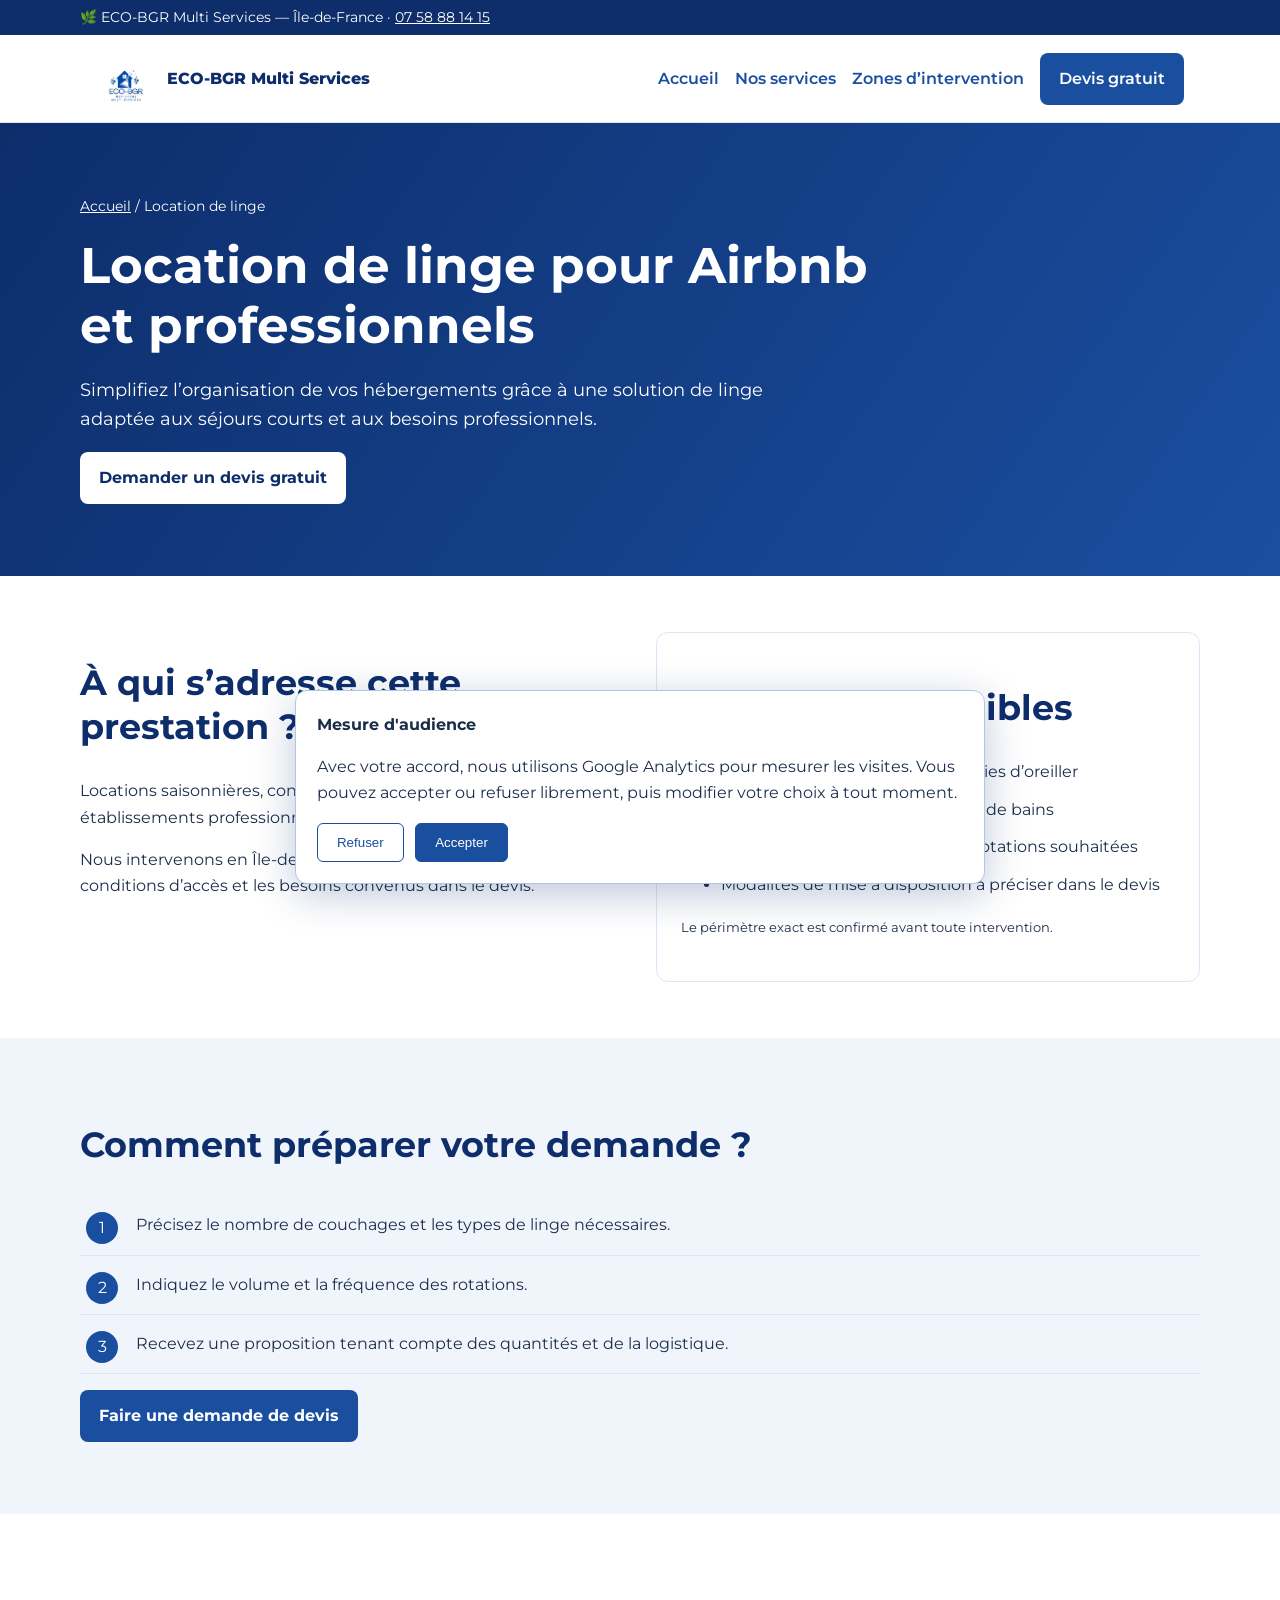
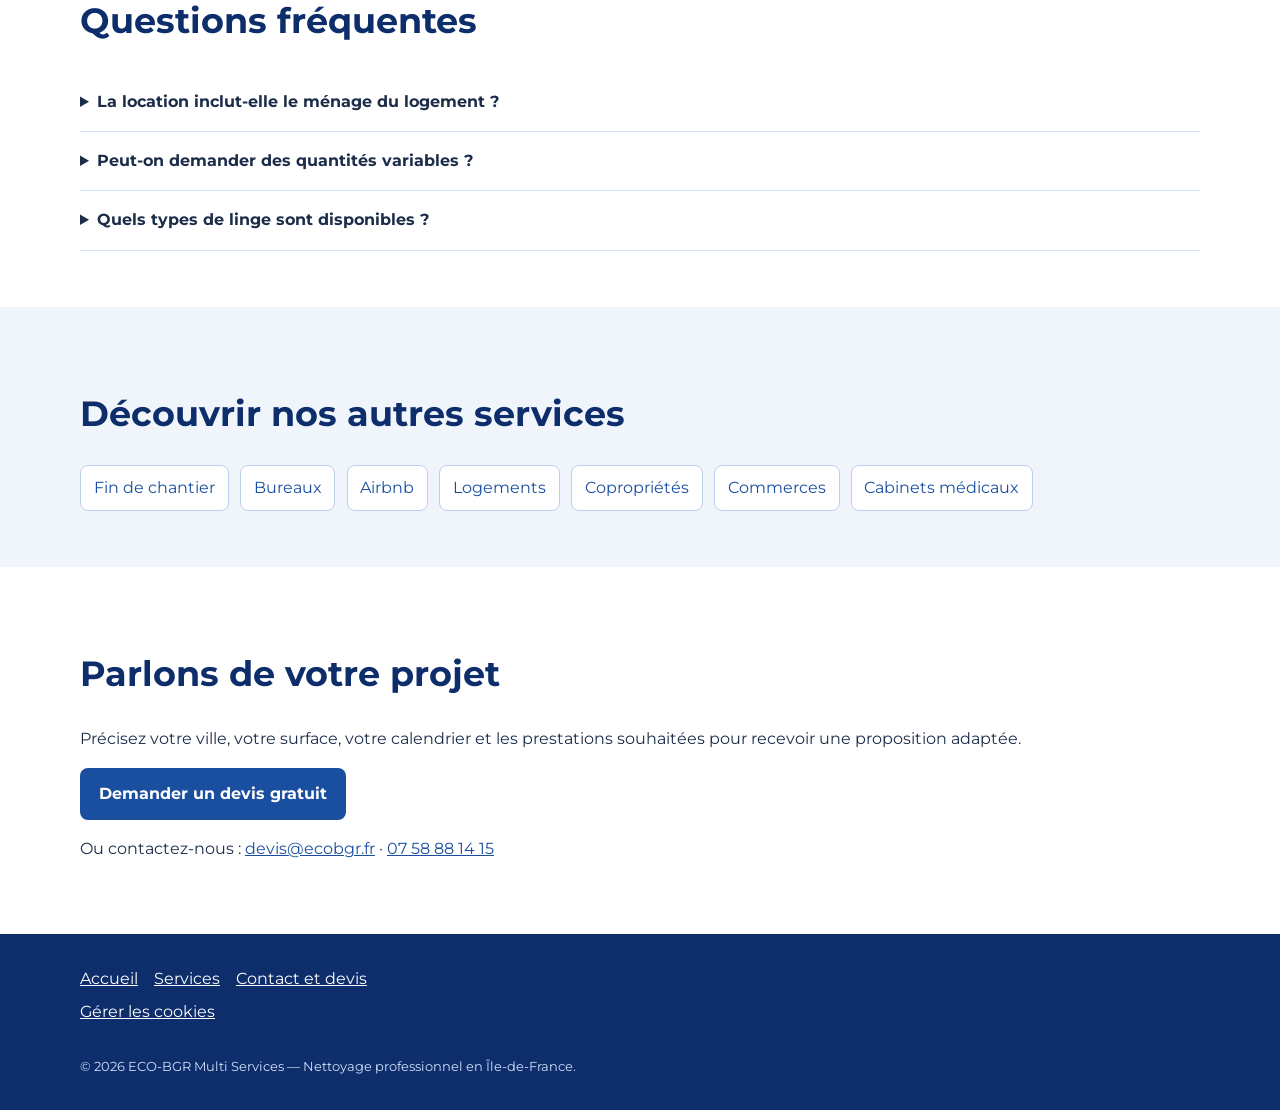
==== commit 5a9ddafa: "Restore original ECO-BGR brand in services/location-linge/index.html" ====
--- a/services/location-linge/index.html
+++ b/services/location-linge/index.html
@@ -6,13 +6,13 @@
 <meta property="og:type" content="website"><meta property="og:locale" content="fr_FR"><meta property="og:title" content="Location de linge pour Airbnb et professionnels | ECO-BGR"><meta property="og:description" content="Simplifiez l’organisation de vos hébergements grâce à une solution de linge adaptée aux séjours courts et aux besoins professionnels. Devis gratuit pour une intervention en Île-de-France."><meta property="og:url" content="https://ecobgr.fr/services/location-linge/"><meta property="og:image" content="https://ecobgr.fr/logo.jpeg">
 <meta name="twitter:card" content="summary">
 <meta name="google-site-verification" content="yj0qRZgmsJh8ZFGZmru42TCmHGSxd94W1-dQCsKb7bg">
-<link rel="icon" type="image/svg+xml" href="/assets/brand/favicon.svg"><link rel="alternate icon" href="/favicon.ico"><link rel="preconnect" href="https://fonts.googleapis.com"><link rel="preconnect" href="https://fonts.gstatic.com" crossorigin><link href="https://fonts.googleapis.com/css2?family=Montserrat:wght@400;600;700;800&display=swap" rel="stylesheet"><link rel="stylesheet" href="/assets/service-pages.css">
+<link rel="icon" type="image/x-icon" href="/favicon.ico"><link rel="icon" type="image/png" sizes="32x32" href="/favicon-32x32.png"><link rel="preconnect" href="https://fonts.googleapis.com"><link rel="preconnect" href="https://fonts.gstatic.com" crossorigin><link href="https://fonts.googleapis.com/css2?family=Montserrat:wght@400;600;700;800&display=swap" rel="stylesheet"><link rel="stylesheet" href="/assets/service-pages.css">
 <script type="application/ld+json">{"@context":"https://schema.org","@graph":[{"@type":"Service","name":"Location de linge pour Airbnb et professionnels","description":"Simplifiez l’organisation de vos hébergements grâce à une solution de linge adaptée aux séjours courts et aux besoins professionnels.","serviceType":"Location de linge","areaServed":{"@type":"AdministrativeArea","name":"Île-de-France"},"provider":{"@type":"Organization","name":"ECO-BGR Multi Services","url":"https://ecobgr.fr/"}},{"@type":"BreadcrumbList","itemListElement":[{"@type":"ListItem","position":1,"name":"Accueil","item":"https://ecobgr.fr/"},{"@type":"ListItem","position":2,"name":"Location de linge","item":"https://ecobgr.fr/services/location-linge/"}]}]}</script>
 <script defer src="/assets/service-analytics.js"></script></head><body>
 <aside id="analytics-consent" class="cookie-dialog" role="dialog" aria-label="Choix des cookies de mesure d'audience" hidden><strong>Mesure d'audience</strong><p>Avec votre accord, nous utilisons Google Analytics pour mesurer les visites. Vous pouvez accepter ou refuser librement, puis modifier votre choix à tout moment.</p><div class="cookie-actions"><button id="analytics-reject" type="button">Refuser</button><button id="analytics-accept" type="button">Accepter</button></div></aside>
 <a class="skip" href="#contenu">Aller au contenu</a>
 <div class="top">🌿 ECO-BGR Multi Services — Île-de-France · <a href="tel:+33758881415">07 58 88 14 15</a></div>
-<header class="header"><div class="nav"><a class="brand" href="/"><img src="/assets/brand/icone.svg" alt="" width="60" height="60">ECO-BGR Multi Services</a><nav class="navlinks" aria-label="Navigation principale"><a href="/">Accueil</a><a href="/#nos-services">Nos services</a><a href="/#zones">Zones d’intervention</a><a class="cta" href="/#devis">Devis gratuit</a></nav></div></header>
+<header class="header"><div class="nav"><a class="brand" href="/"><img src="/logo.jpeg" alt="Logo original ECO-BGR" width="60" height="60">ECO-BGR Multi Services</a><nav class="navlinks" aria-label="Navigation principale"><a href="/">Accueil</a><a href="/#nos-services">Nos services</a><a href="/#zones">Zones d’intervention</a><a class="cta" href="/#devis">Devis gratuit</a></nav></div></header>
 <main id="contenu"><section class="hero"><div class="wrap"><div class="crumb"><a href="/">Accueil</a> / Location de linge</div><h1>Location de linge pour Airbnb et professionnels</h1><p>Simplifiez l’organisation de vos hébergements grâce à une solution de linge adaptée aux séjours courts et aux besoins professionnels.</p><a class="cta" href="/#devis">Demander un devis gratuit</a></div></section>
 <section class="section"><div class="wrap cols"><div><h2>À qui s’adresse cette prestation ?</h2><p>Locations saisonnières, conciergeries, hébergeurs et établissements professionnels.</p><p>Nous intervenons en Île-de-France selon les disponibilités, les conditions d’accès et les besoins convenus dans le devis.</p></div><div class="panel"><h2>Prestations possibles</h2><ul><li>Étude des besoins en draps et taies d’oreiller</li><li>Serviettes et linge pour les salles de bains</li><li>Définition des quantités et des rotations souhaitées</li><li>Modalités de mise à disposition à préciser dans le devis</li></ul><p><small>Le périmètre exact est confirmé avant toute intervention.</small></p></div></div></section>
 <section class="section alt"><div class="wrap"><h2>Comment préparer votre demande ?</h2><ol class="steps"><li>Précisez le nombre de couchages et les types de linge nécessaires.</li><li>Indiquez le volume et la fréquence des rotations.</li><li>Recevez une proposition tenant compte des quantités et de la logistique.</li></ol><p><a class="cta" href="/#devis">Faire une demande de devis</a></p></div></section>
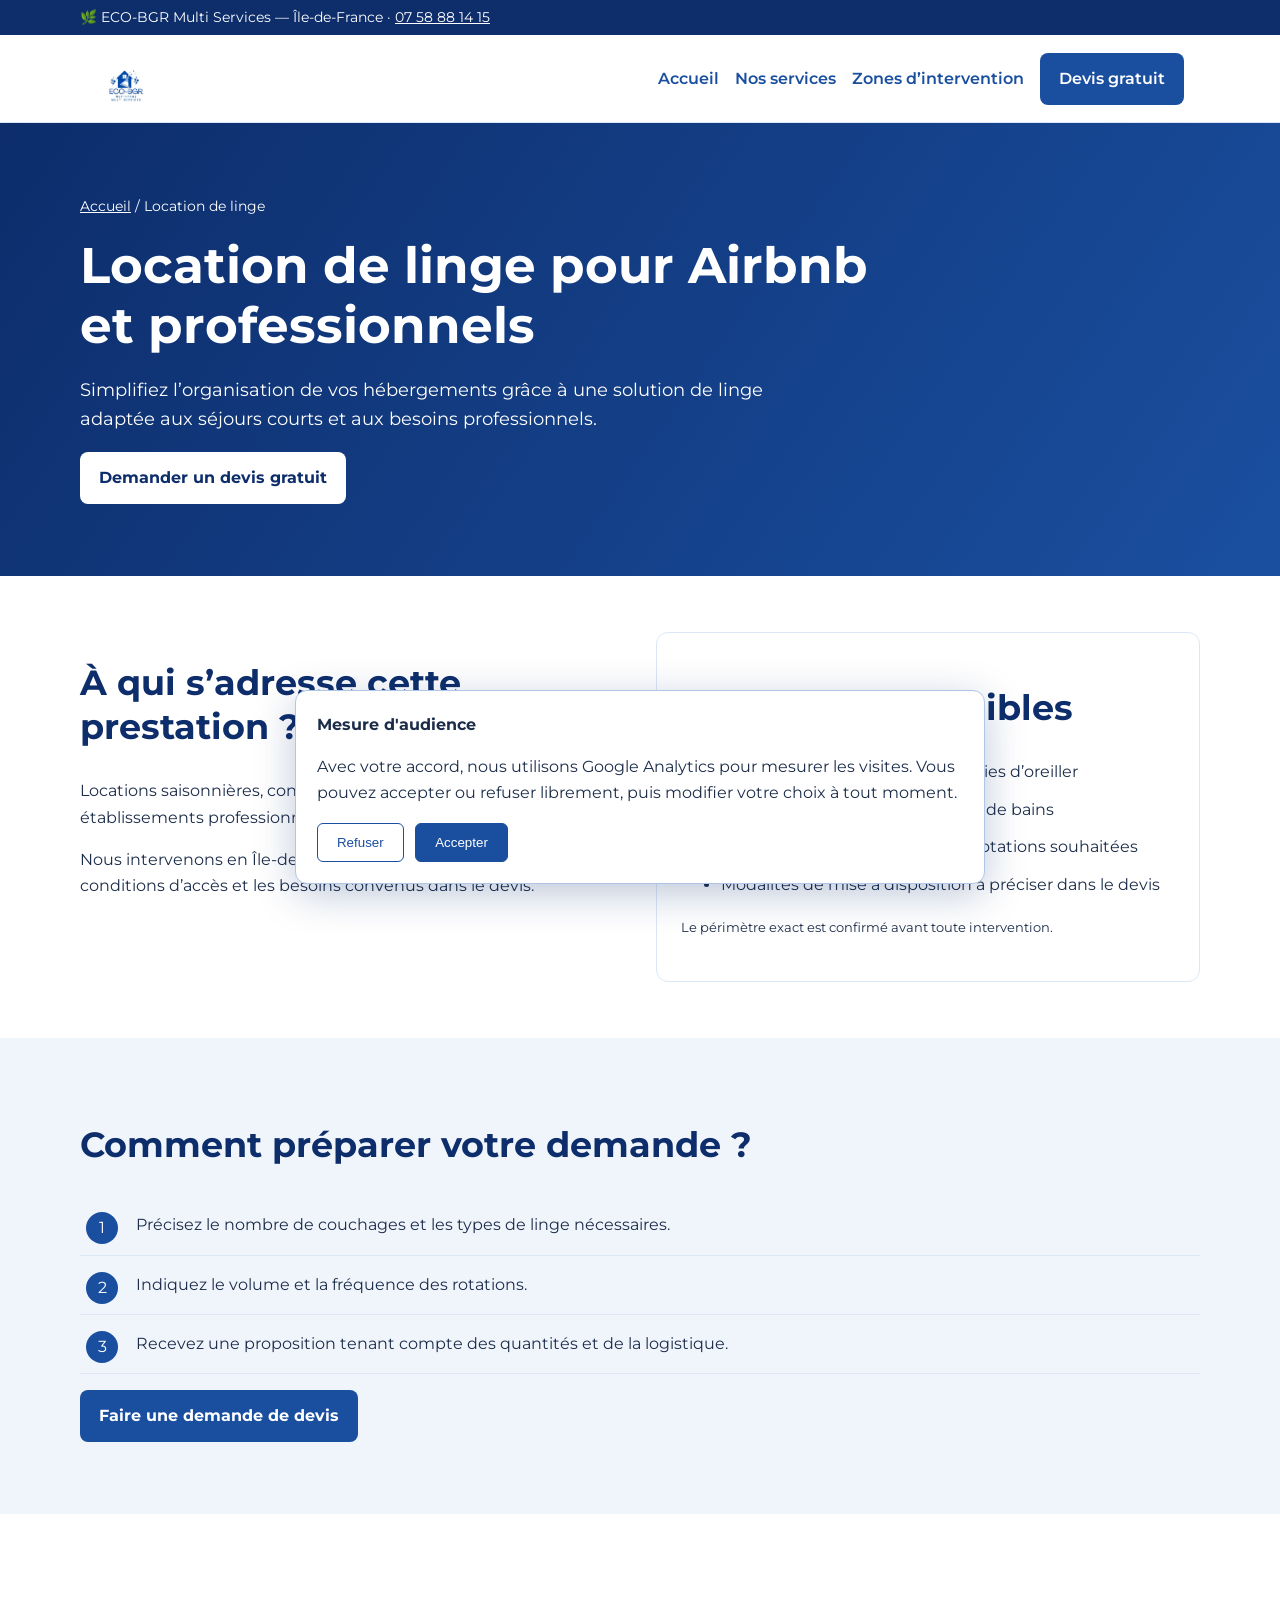
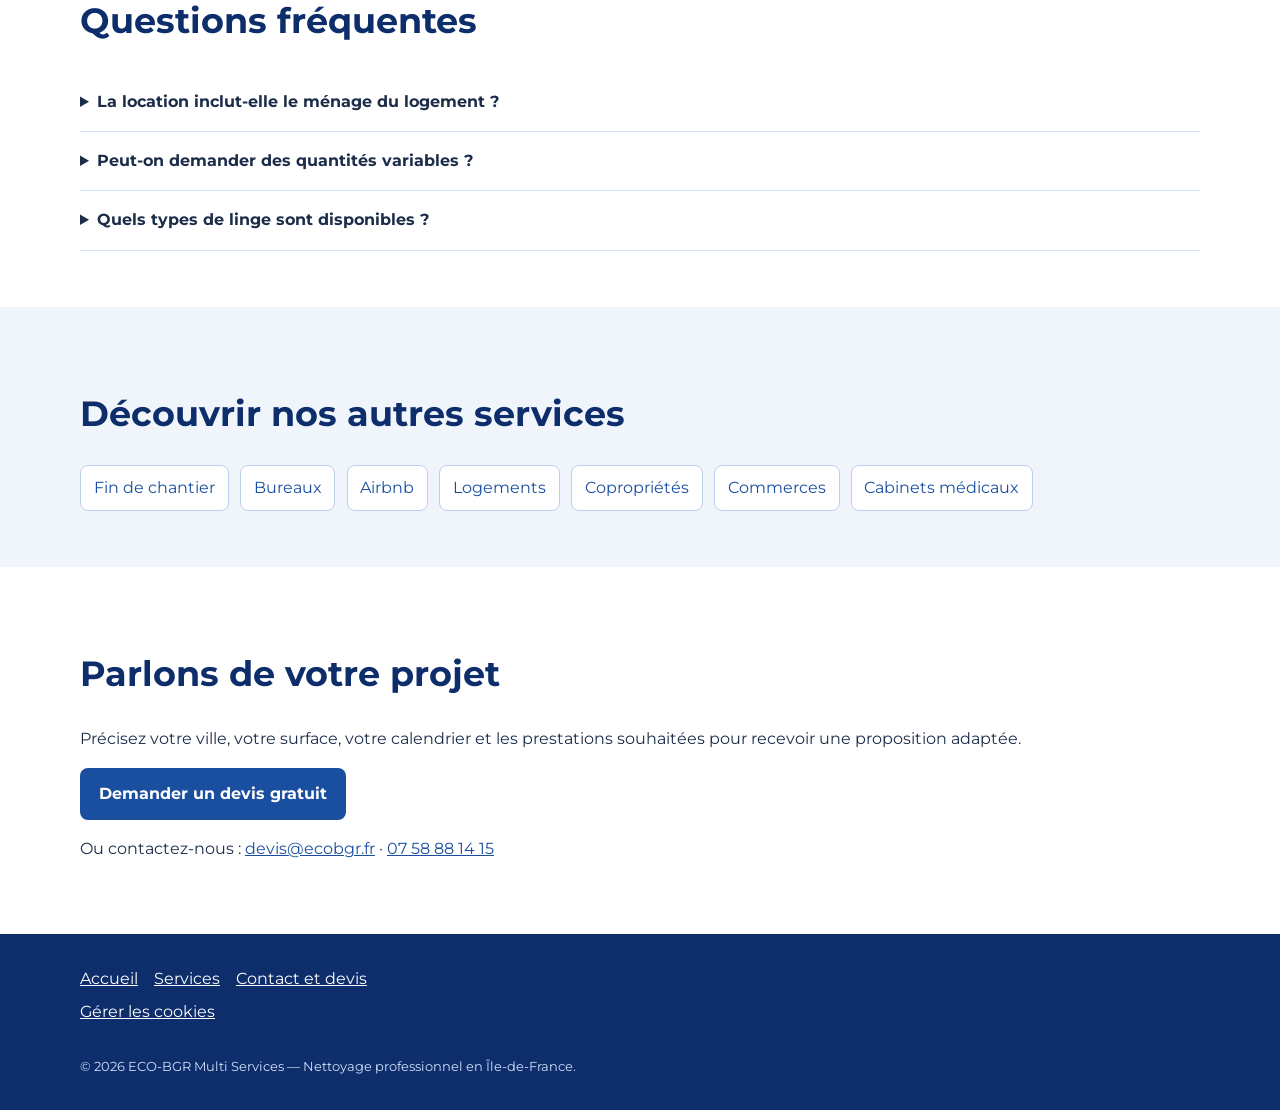
==== commit 1bd80cb6: "UX: remove duplicate brand text and enlarge original logo in service header" ====
--- a/services/location-linge/index.html
+++ b/services/location-linge/index.html
@@ -12,7 +12,7 @@
 <aside id="analytics-consent" class="cookie-dialog" role="dialog" aria-label="Choix des cookies de mesure d'audience" hidden><strong>Mesure d'audience</strong><p>Avec votre accord, nous utilisons Google Analytics pour mesurer les visites. Vous pouvez accepter ou refuser librement, puis modifier votre choix à tout moment.</p><div class="cookie-actions"><button id="analytics-reject" type="button">Refuser</button><button id="analytics-accept" type="button">Accepter</button></div></aside>
 <a class="skip" href="#contenu">Aller au contenu</a>
 <div class="top">🌿 ECO-BGR Multi Services — Île-de-France · <a href="tel:+33758881415">07 58 88 14 15</a></div>
-<header class="header"><div class="nav"><a class="brand" href="/"><img src="/logo.jpeg" alt="Logo original ECO-BGR" width="60" height="60">ECO-BGR Multi Services</a><nav class="navlinks" aria-label="Navigation principale"><a href="/">Accueil</a><a href="/#nos-services">Nos services</a><a href="/#zones">Zones d’intervention</a><a class="cta" href="/#devis">Devis gratuit</a></nav></div></header>
+<header class="header"><div class="nav"><a class="brand" href="/" aria-label="Retour à l’accueil ECO-BGR"><img src="/logo.jpeg" alt="ECO-BGR Nettoyage Multi Services" width="150" height="150"></a><nav class="navlinks" aria-label="Navigation principale"><a href="/">Accueil</a><a href="/#nos-services">Nos services</a><a href="/#zones">Zones d’intervention</a><a class="cta" href="/#devis">Devis gratuit</a></nav></div></header>
 <main id="contenu"><section class="hero"><div class="wrap"><div class="crumb"><a href="/">Accueil</a> / Location de linge</div><h1>Location de linge pour Airbnb et professionnels</h1><p>Simplifiez l’organisation de vos hébergements grâce à une solution de linge adaptée aux séjours courts et aux besoins professionnels.</p><a class="cta" href="/#devis">Demander un devis gratuit</a></div></section>
 <section class="section"><div class="wrap cols"><div><h2>À qui s’adresse cette prestation ?</h2><p>Locations saisonnières, conciergeries, hébergeurs et établissements professionnels.</p><p>Nous intervenons en Île-de-France selon les disponibilités, les conditions d’accès et les besoins convenus dans le devis.</p></div><div class="panel"><h2>Prestations possibles</h2><ul><li>Étude des besoins en draps et taies d’oreiller</li><li>Serviettes et linge pour les salles de bains</li><li>Définition des quantités et des rotations souhaitées</li><li>Modalités de mise à disposition à préciser dans le devis</li></ul><p><small>Le périmètre exact est confirmé avant toute intervention.</small></p></div></div></section>
 <section class="section alt"><div class="wrap"><h2>Comment préparer votre demande ?</h2><ol class="steps"><li>Précisez le nombre de couchages et les types de linge nécessaires.</li><li>Indiquez le volume et la fréquence des rotations.</li><li>Recevez une proposition tenant compte des quantités et de la logistique.</li></ol><p><a class="cta" href="/#devis">Faire une demande de devis</a></p></div></section>
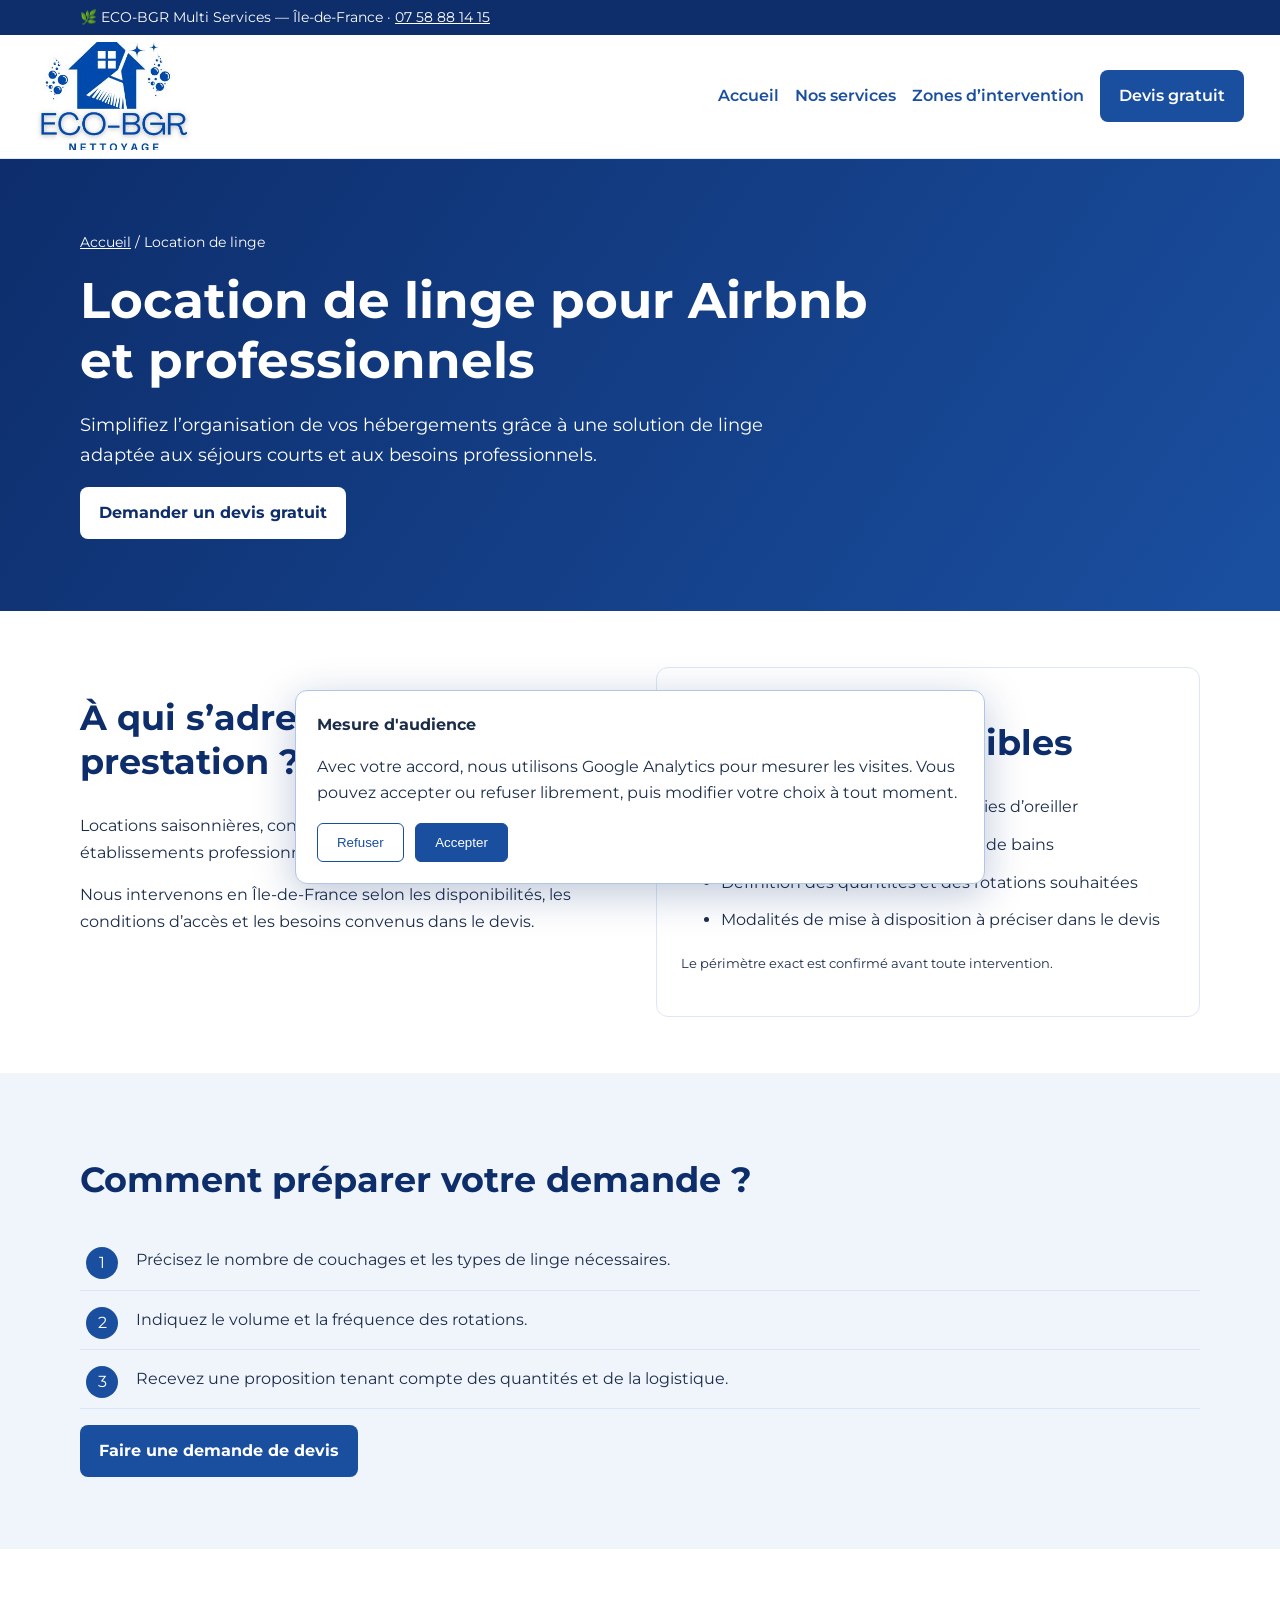
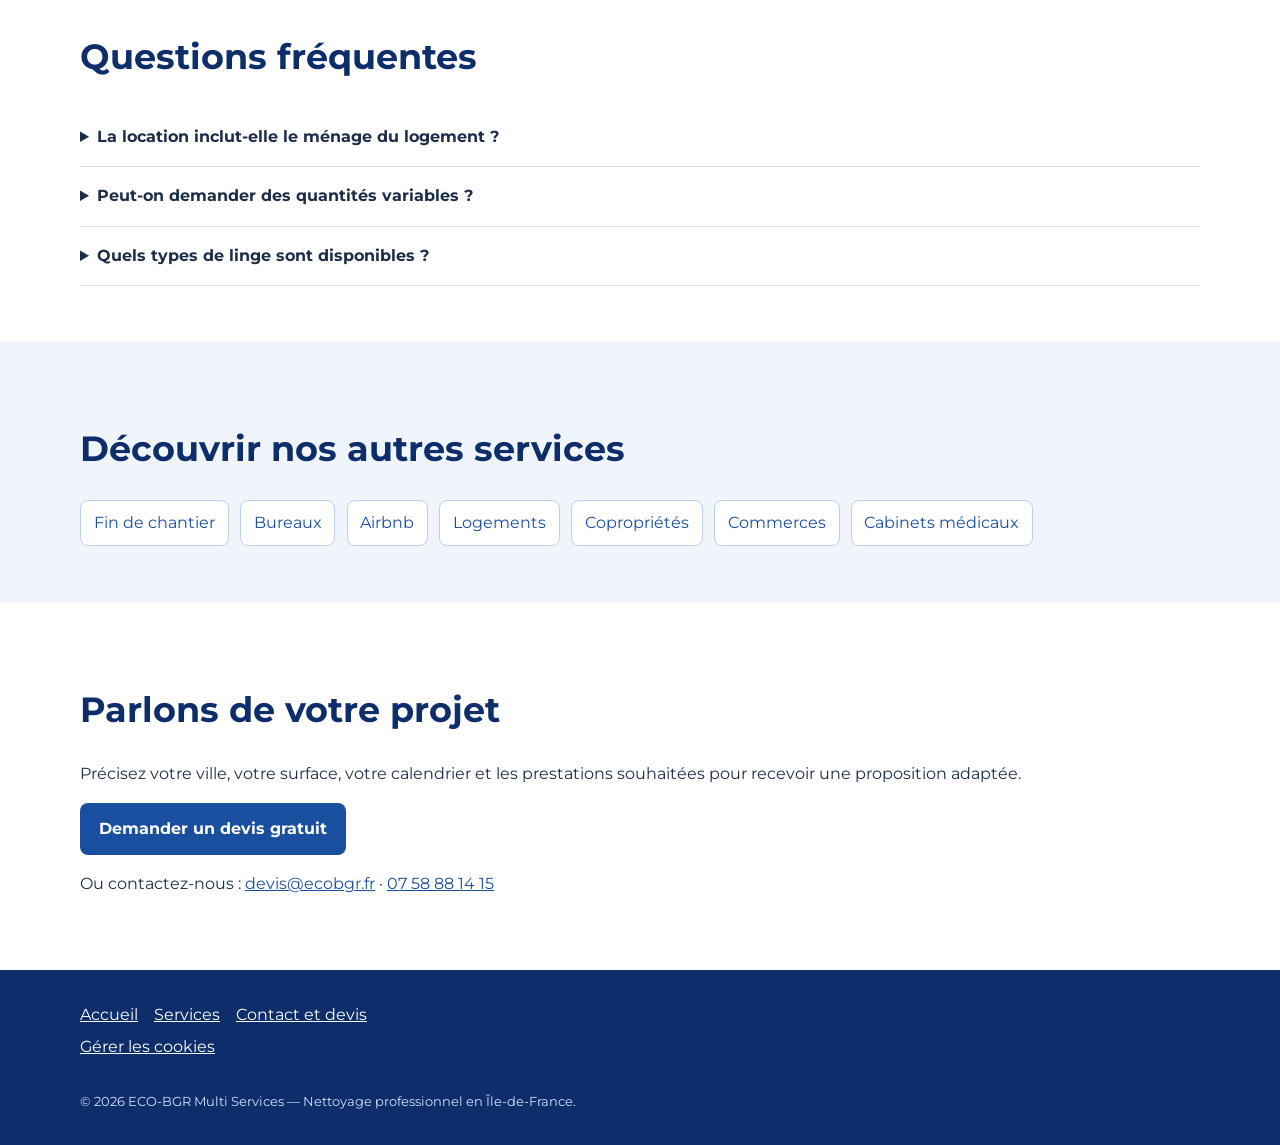
==== commit b48d0e74: "Brand: display faithfully cropped original logo" ====
--- a/services/location-linge/index.html
+++ b/services/location-linge/index.html
@@ -12,7 +12,7 @@
 <aside id="analytics-consent" class="cookie-dialog" role="dialog" aria-label="Choix des cookies de mesure d'audience" hidden><strong>Mesure d'audience</strong><p>Avec votre accord, nous utilisons Google Analytics pour mesurer les visites. Vous pouvez accepter ou refuser librement, puis modifier votre choix à tout moment.</p><div class="cookie-actions"><button id="analytics-reject" type="button">Refuser</button><button id="analytics-accept" type="button">Accepter</button></div></aside>
 <a class="skip" href="#contenu">Aller au contenu</a>
 <div class="top">🌿 ECO-BGR Multi Services — Île-de-France · <a href="tel:+33758881415">07 58 88 14 15</a></div>
-<header class="header"><div class="nav"><a class="brand" href="/" aria-label="Retour à l’accueil ECO-BGR"><img src="/logo.jpeg" alt="ECO-BGR Nettoyage Multi Services" width="150" height="150"></a><nav class="navlinks" aria-label="Navigation principale"><a href="/">Accueil</a><a href="/#nos-services">Nos services</a><a href="/#zones">Zones d’intervention</a><a class="cta" href="/#devis">Devis gratuit</a></nav></div></header>
+<header class="header"><div class="nav"><a class="brand" href="/" aria-label="Retour à l’accueil ECO-BGR"><img src="/assets/brand/logo-original-cadre.svg" alt="ECO-BGR Nettoyage Multi Services" width="150" height="150"></a><nav class="navlinks" aria-label="Navigation principale"><a href="/">Accueil</a><a href="/#nos-services">Nos services</a><a href="/#zones">Zones d’intervention</a><a class="cta" href="/#devis">Devis gratuit</a></nav></div></header>
 <main id="contenu"><section class="hero"><div class="wrap"><div class="crumb"><a href="/">Accueil</a> / Location de linge</div><h1>Location de linge pour Airbnb et professionnels</h1><p>Simplifiez l’organisation de vos hébergements grâce à une solution de linge adaptée aux séjours courts et aux besoins professionnels.</p><a class="cta" href="/#devis">Demander un devis gratuit</a></div></section>
 <section class="section"><div class="wrap cols"><div><h2>À qui s’adresse cette prestation ?</h2><p>Locations saisonnières, conciergeries, hébergeurs et établissements professionnels.</p><p>Nous intervenons en Île-de-France selon les disponibilités, les conditions d’accès et les besoins convenus dans le devis.</p></div><div class="panel"><h2>Prestations possibles</h2><ul><li>Étude des besoins en draps et taies d’oreiller</li><li>Serviettes et linge pour les salles de bains</li><li>Définition des quantités et des rotations souhaitées</li><li>Modalités de mise à disposition à préciser dans le devis</li></ul><p><small>Le périmètre exact est confirmé avant toute intervention.</small></p></div></div></section>
 <section class="section alt"><div class="wrap"><h2>Comment préparer votre demande ?</h2><ol class="steps"><li>Précisez le nombre de couchages et les types de linge nécessaires.</li><li>Indiquez le volume et la fréquence des rotations.</li><li>Recevez une proposition tenant compte des quantités et de la logistique.</li></ol><p><a class="cta" href="/#devis">Faire une demande de devis</a></p></div></section>
--- a/assets/service-pages.css
+++ b/assets/service-pages.css
@@ -1 +1,18 @@
-:root{--blue:#1a4fa0;--dark:#0d2d6b;--ink:#1c2d4a;--muted:#526887;--pale:#f0f5fc}*{box-sizing:border-box}html{scroll-behavior:smooth}body{margin:0;font-family:Montserrat,Arial,sans-serif;color:var(--ink);line-height:1.65}a{color:var(--blue)}.skip{position:absolute;top:-100px;left:1rem;background:#fff;padding:1rem;z-index:99}.skip:focus{top:0}.top{background:var(--dark);color:#fff;font-size:.85rem;padding:.4rem max(1rem,calc((100% - 1120px)/2))}.top a{color:white}.header{background:#fff;border-bottom:1px solid #dbe7f6;position:sticky;top:0;z-index:5}.nav{max-width:1120px;margin:auto;padding:.85rem 1rem;display:flex;align-items:center;justify-content:space-between;gap:1rem}.brand{display:flex;align-items:center;gap:.7rem;font-weight:800;color:var(--dark);text-decoration:none}.brand img{width:60px;height:60px;object-fit:contain}.navlinks{display:flex;gap:1rem;align-items:center;flex-wrap:wrap}.navlinks a{text-decoration:none;font-weight:600}.cta{display:inline-block;background:var(--blue);color:white!important;padding:.8rem 1.2rem;border-radius:8px;text-decoration:none;font-weight:700}.hero{background:linear-gradient(125deg,#0d2d6b,#1a4fa0);color:white;padding:4.5rem 1rem}.wrap{max-width:1120px;margin:auto}.crumb{font-size:.88rem;margin-bottom:1rem}.crumb a{color:inherit}.hero h1{font-size:clamp(2rem,4vw,3.15rem);line-height:1.2;max-width:820px;margin:.5rem 0 1.2rem}.hero p{max-width:760px;font-size:1.12rem}.hero .cta{background:#fff;color:var(--dark)!important}.section{padding:3.5rem 1rem}.section.alt{background:var(--pale)}h2{font-size:clamp(1.5rem,3vw,2.2rem);line-height:1.25;color:var(--dark)}.cols{display:grid;grid-template-columns:1fr 1fr;gap:2rem}.panel{background:#fff;border:1px solid #dbe7f6;border-radius:12px;padding:1.5rem}.panel li{margin:.7rem 0}.steps{counter-reset:step;list-style:none;padding:0}.steps li{padding:1rem 1rem 1rem 3.5rem;border-bottom:1px solid #dbe7f6;position:relative}.steps li:before{counter-increment:step;content:counter(step);position:absolute;left:.4rem;top:1rem;background:var(--blue);color:white;border-radius:50%;width:2rem;height:2rem;text-align:center;line-height:2rem}.faq details{border-bottom:1px solid #d5e2f3;padding:1rem 0}.faq summary{font-weight:700;cursor:pointer}.service-links{display:flex;gap:.7rem;flex-wrap:wrap}.service-links a{display:inline-block;border:1px solid #bcd0ed;background:#fff;border-radius:8px;padding:.55rem .8rem;text-decoration:none}.foot{background:var(--dark);color:#fff;padding:2rem 1rem}.foot a{color:#fff}.foot nav{display:flex;flex-wrap:wrap;gap:1rem}.foot small{display:block;margin-top:1.5rem;color:#d2dffa}@media(max-width:760px){.nav{align-items:flex-start;flex-direction:column}.navlinks{gap:.6rem;font-size:.88rem}.cols{grid-template-columns:1fr}.hero{padding:3rem 1rem}.brand img{width:48px;height:48px}}.cookie-dialog{position:fixed;z-index:100;bottom:1rem;left:1rem;right:1rem;margin:auto;max-width:690px;background:white;border:1px solid #afc6e7;border-radius:12px;box-shadow:0 10px 40px #0d2d6b44;padding:1.3rem;color:var(--ink)}.cookie-dialog[hidden]{display:none}.cookie-actions{display:flex;gap:.7rem}.cookie-actions button{cursor:pointer;border:1px solid var(--blue);border-radius:6px;padding:.7rem 1.2rem;background:#fff;color:var(--blue)}.cookie-actions #analytics-accept{background:var(--blue);color:#fff}.cookie-manage{display:block;color:white;background:transparent;border:0;text-decoration:underline;cursor:pointer;padding:.4rem 0;font:inherit}+:root{--blue:#1a4fa0;--dark:#0d2d6b;--ink:#1c2d4a;--muted:#526887;--pale:#f0f5fc}*{box-sizing:border-box}html{scroll-behavior:smooth}body{margin:0;font-family:Montserrat,Arial,sans-serif;color:var(--ink);line-height:1.65}a{color:var(--blue)}.skip{position:absolute;top:-100px;left:1rem;background:#fff;padding:1rem;z-index:99}.skip:focus{top:0}.top{background:var(--dark);color:#fff;font-size:.85rem;padding:.4rem max(1rem,calc((100% - 1120px)/2))}.top a{color:white}.header{background:#fff;border-bottom:1px solid #dbe7f6;position:sticky;top:0;z-index:5}.nav{max-width:1120px;margin:auto;padding:.85rem 1rem;display:flex;align-items:center;justify-content:space-between;gap:1rem}.brand{display:flex;align-items:center;gap:.7rem;font-weight:800;color:var(--dark);text-decoration:none}.brand img{width:60px;height:60px;object-fit:contain}.navlinks{display:flex;gap:1rem;align-items:center;flex-wrap:wrap}.navlinks a{text-decoration:none;font-weight:600}.cta{display:inline-block;background:var(--blue);color:white!important;padding:.8rem 1.2rem;border-radius:8px;text-decoration:none;font-weight:700}.hero{background:linear-gradient(125deg,#0d2d6b,#1a4fa0);color:white;padding:4.5rem 1rem}.wrap{max-width:1120px;margin:auto}.crumb{font-size:.88rem;margin-bottom:1rem}.crumb a{color:inherit}.hero h1{font-size:clamp(2rem,4vw,3.15rem);line-height:1.2;max-width:820px;margin:.5rem 0 1.2rem}.hero p{max-width:760px;font-size:1.12rem}.hero .cta{background:#fff;color:var(--dark)!important}.section{padding:3.5rem 1rem}.section.alt{background:var(--pale)}h2{font-size:clamp(1.5rem,3vw,2.2rem);line-height:1.25;color:var(--dark)}.cols{display:grid;grid-template-columns:1fr 1fr;gap:2rem}.panel{background:#fff;border:1px solid #dbe7f6;border-radius:12px;padding:1.5rem}.panel li{margin:.7rem 0}.steps{counter-reset:step;list-style:none;padding:0}.steps li{padding:1rem 1rem 1rem 3.5rem;border-bottom:1px solid #dbe7f6;position:relative}.steps li:before{counter-increment:step;content:counter(step);position:absolute;left:.4rem;top:1rem;background:var(--blue);color:white;border-radius:50%;width:2rem;height:2rem;text-align:center;line-height:2rem}.faq details{border-bottom:1px solid #d5e2f3;padding:1rem 0}.faq summary{font-weight:700;cursor:pointer}.service-links{display:flex;gap:.7rem;flex-wrap:wrap}.service-links a{display:inline-block;border:1px solid #bcd0ed;background:#fff;border-radius:8px;padding:.55rem .8rem;text-decoration:none}.foot{background:var(--dark);color:#fff;padding:2rem 1rem}.foot a{color:#fff}.foot nav{display:flex;flex-wrap:wrap;gap:1rem}.foot small{display:block;margin-top:1.5rem;color:#d2dffa}@media(max-width:760px){.nav{align-items:flex-start;flex-direction:column}.navlinks{gap:.6rem;font-size:.88rem}.cols{grid-template-columns:1fr}.hero{padding:3rem 1rem}.brand img{width:48px;height:48px}}.cookie-dialog{position:fixed;z-index:100;bottom:1rem;left:1rem;right:1rem;margin:auto;max-width:690px;background:white;border:1px solid #afc6e7;border-radius:12px;box-shadow:0 10px 40px #0d2d6b44;padding:1.3rem;color:var(--ink)}.cookie-dialog[hidden]{display:none}.cookie-actions{display:flex;gap:.7rem}.cookie-actions button{cursor:pointer;border:1px solid var(--blue);border-radius:6px;padding:.7rem 1.2rem;background:#fff;color:var(--blue)}.cookie-actions #analytics-accept{background:var(--blue);color:#fff}.cookie-manage{display:block;color:white;background:transparent;border:0;text-decoration:underline;cursor:pointer;padding:.4rem 0;font:inherit}
+/* ECOBGR-UX-03 : logo original seul et plus visible sur les pages services */
+.nav{max-width:1240px;min-height:116px;padding:.45rem 1rem;gap:1.5rem}
+.brand{display:flex;align-items:center;justify-content:center;flex:0 0 155px;width:155px;height:108px;overflow:hidden}
+.brand img{display:block;width:155px;height:155px;max-width:none;object-fit:contain;flex-shrink:0}
+.navlinks{justify-content:flex-end}
+@media(max-width:760px){
+.nav{min-height:0;flex-direction:row;flex-wrap:wrap;gap:.5rem;padding:.45rem .8rem}
+.brand{flex:0 0 125px;width:125px;height:91px}
+.brand img{width:125px;height:125px}
+.navlinks{flex:1 1 260px;justify-content:flex-end;gap:.5rem;font-size:.86rem}
+}
+@media(max-width:460px){
+.brand{flex-basis:105px;width:105px;height:78px}
+.brand img{width:105px;height:105px}
+.navlinks{flex:1 1 100%;justify-content:center}
+.navlinks a{font-size:.8rem}
+}
